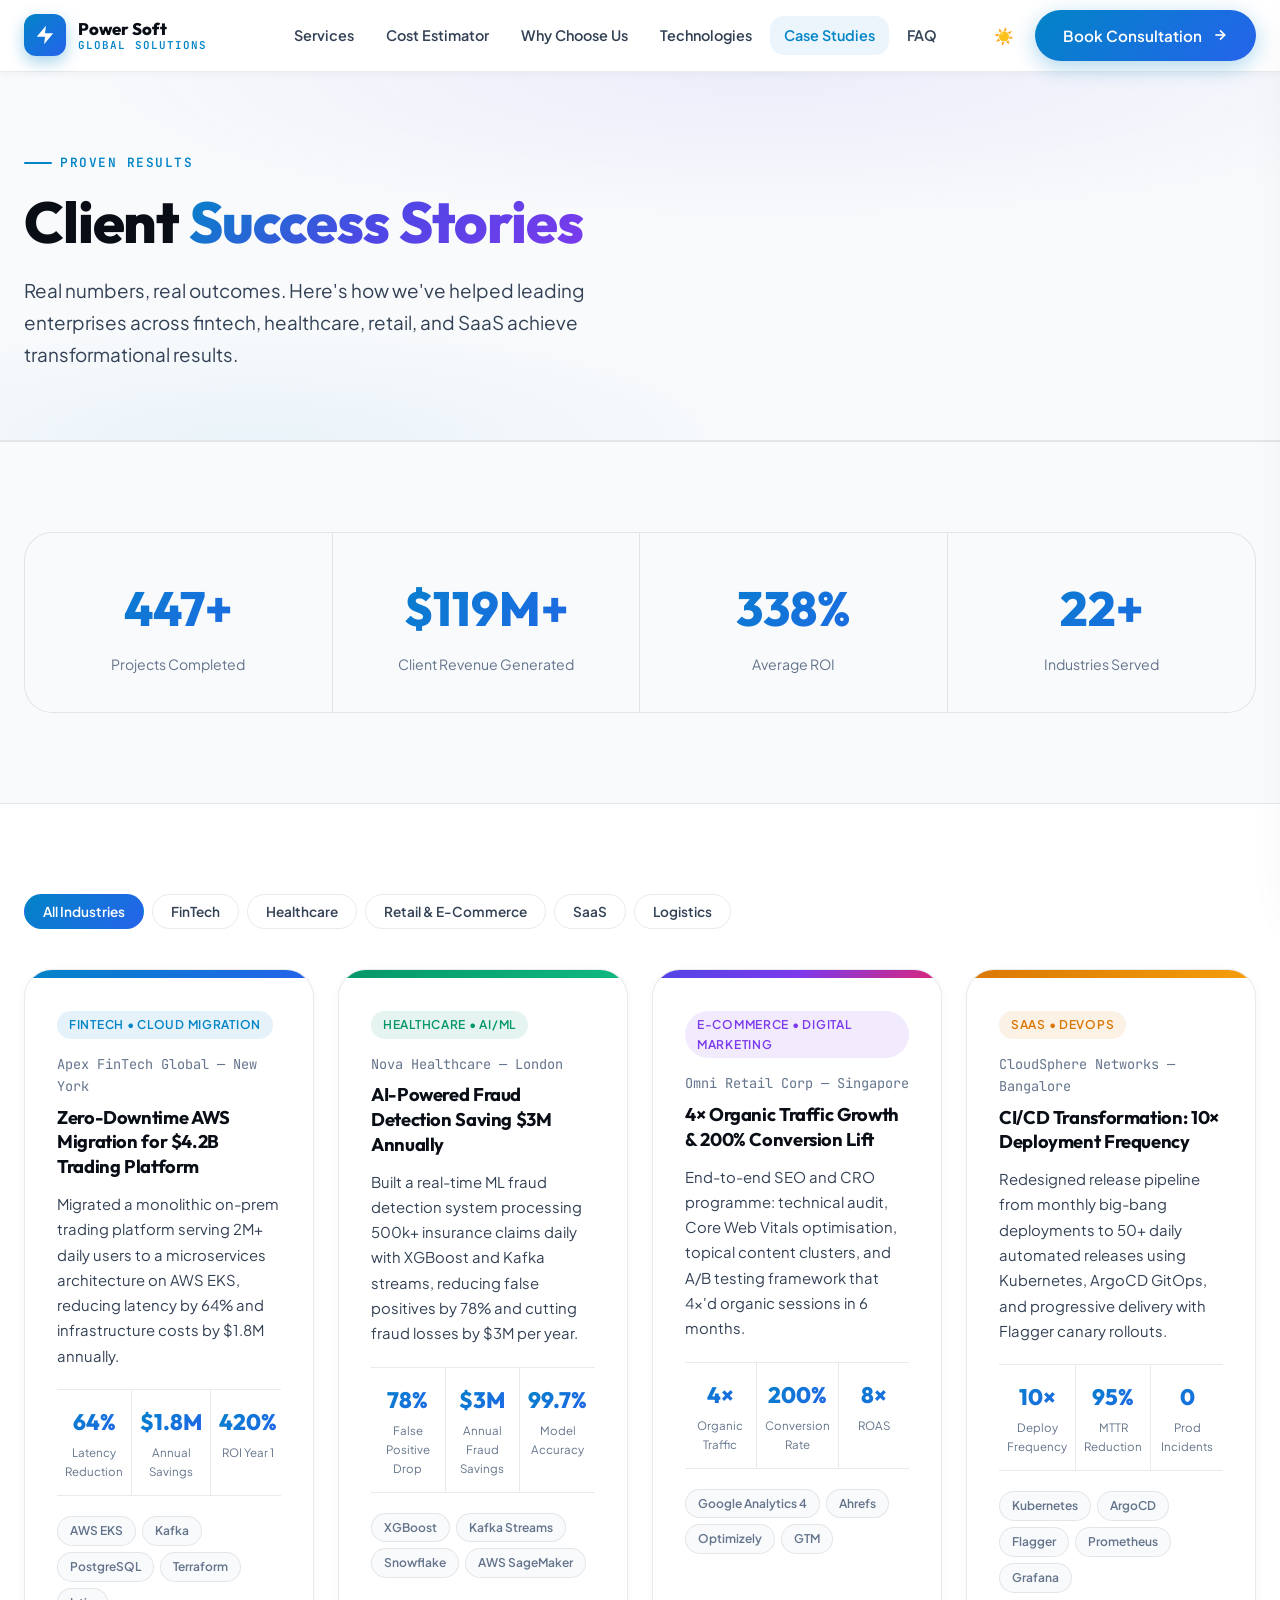
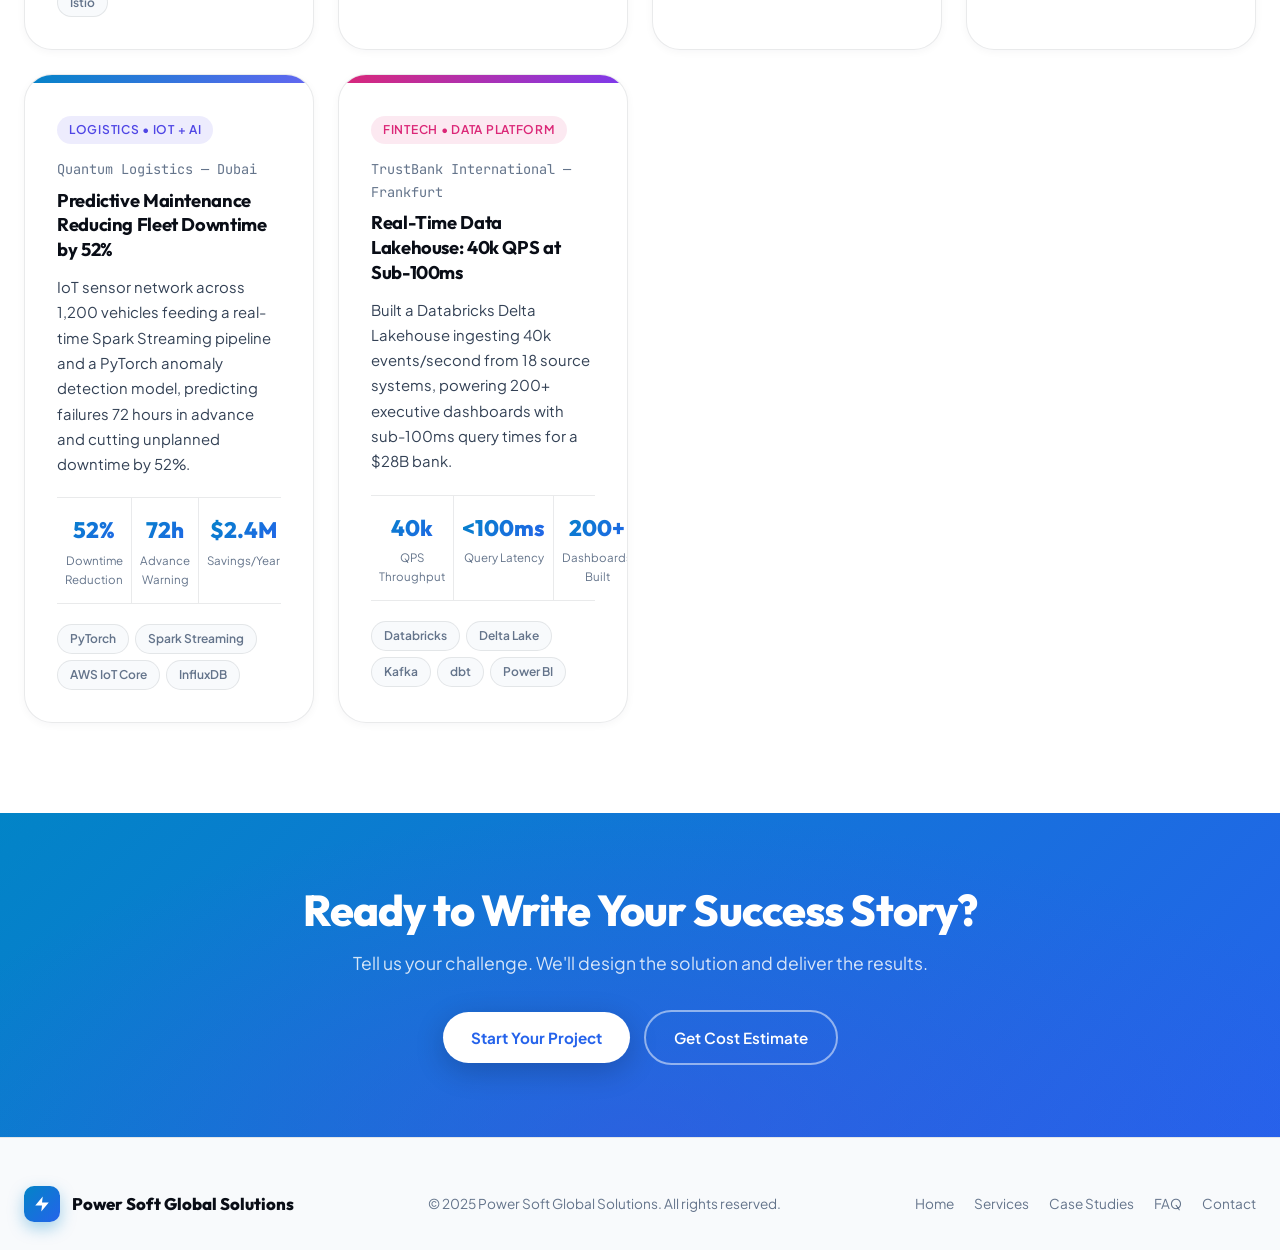
==== case-studies.html @ 45d439d8 "feat: Netlify Forms integration for consultation contact form" ====
<!DOCTYPE html>
<html lang="en" data-theme="light">
<head>
  <meta charset="UTF-8">
  <meta name="viewport" content="width=device-width, initial-scale=1.0">
  <title>Case Studies | Power Soft Global Solutions</title>
  <meta name="description" content="Real-world enterprise case studies: how Power Soft delivered measurable ROI for clients in fintech, healthcare, retail, logistics, and SaaS.">
  <link rel="icon" type="image/svg+xml" href="data:image/svg+xml,<svg xmlns='http://www.w3.org/2000/svg' viewBox='0 0 24 24' fill='%2300f2fe'><path d='M13 2L3 14h9l-1 8 10-12h-9l1-8z'/></svg>">
  <link rel="stylesheet" href="css/pages.css">
  <style>
    .case-card { background:var(--bg-card); border:1px solid var(--border-light); border-radius:var(--radius-xl); overflow:hidden; box-shadow:var(--shadow-sm); transition:transform var(--transition-normal),box-shadow var(--transition-normal); }
    .case-card:hover { transform:translateY(-5px); box-shadow:var(--shadow-lg); }
    .case-card-banner { height:8px; }
    .case-card-body { padding:32px; }
    .case-tag { display:inline-flex; align-items:center; gap:6px; padding:4px 12px; border-radius:var(--radius-full); font-size:0.75rem; font-weight:600; text-transform:uppercase; letter-spacing:0.06em; margin-bottom:14px; }
    .case-company { font-size:0.85rem; color:var(--text-dim); margin-bottom:8px; font-family:var(--font-mono); }
    .case-title { font-size:1.15rem; font-weight:700; margin-bottom:12px; line-height:1.35; }
    .case-desc { font-size:0.93rem; color:var(--text-muted); line-height:1.7; margin-bottom:20px; }
    .case-metrics { display:flex; gap:0; border-top:1px solid var(--border-light); border-bottom:1px solid var(--border-light); margin-bottom:20px; }
    .case-metric { flex:1; text-align:center; padding:14px 8px; border-right:1px solid var(--border-light); }
    .case-metric:last-child { border-right:none; }
    .case-metric-val { font-family:var(--font-heading); font-size:1.4rem; font-weight:800; background:var(--gradient-primary); -webkit-background-clip:text; -webkit-text-fill-color:transparent; background-clip:text; display:block; }
    .case-metric-label { font-size:0.72rem; color:var(--text-dim); display:block; margin-top:2px; }
    .case-tech-pills { display:flex; flex-wrap:wrap; gap:6px; }
    .case-tech-pill { padding:4px 12px; border-radius:var(--radius-full); font-size:0.75rem; font-weight:600; background:var(--bg-secondary); border:1px solid var(--border-light); color:var(--text-dim); }
    .filter-tabs { display:flex; gap:8px; flex-wrap:wrap; margin-bottom:40px; }
    .filter-tab { padding:8px 18px; border-radius:var(--radius-full); border:1.5px solid var(--border-light); background:transparent; color:var(--text-muted); font-weight:600; font-size:0.85rem; cursor:pointer; transition:all var(--transition-fast); }
    .filter-tab.active,.filter-tab:hover { background:var(--gradient-primary); color:#fff; border-color:transparent; }
  </style>
</head>
<body>
  <div id="scroll-progress" aria-hidden="true"></div>

  <header class="main-header" id="mainHeader">
    <div class="container nav-container">
      <a href="index.html" class="brand-logo">
        <div class="logo-symbol"><svg xmlns="http://www.w3.org/2000/svg" width="22" height="22" viewBox="0 0 24 24" fill="currentColor"><path d="M13 2L3 14h9l-1 8 10-12h-9l1-8z"/></svg></div>
        <div class="logo-text-group"><span class="logo-title">Power Soft</span><span class="logo-subtitle">Global Solutions</span></div>
      </a>
      <nav class="nav-links" id="desktopNav">
        <a href="services.html" class="nav-link">Services</a>
        <a href="cost-estimator.html" class="nav-link">Cost Estimator</a>
        <a href="why-choose-us.html" class="nav-link">Why Choose Us</a>
        <a href="technologies.html" class="nav-link">Technologies</a>
        <a href="case-studies.html" class="nav-link">Case Studies</a>
        <a href="faq.html" class="nav-link">FAQ</a>
      </nav>
      <div class="nav-actions">
        <button class="btn-icon theme-toggle-btn" aria-label="Toggle Theme"><span class="theme-icon-slot"></span></button>
        <a href="index.html#contact" class="btn btn-primary"><span>Book Consultation</span><svg xmlns="http://www.w3.org/2000/svg" width="16" height="16" viewBox="0 0 24 24" fill="none" stroke="currentColor" stroke-width="2.5"><line x1="5" y1="12" x2="19" y2="12"/><polyline points="12 5 19 12 12 19"/></svg></a>
        <button class="mobile-toggle" id="mobileNavToggle" aria-label="Open Mobile Menu"><svg xmlns="http://www.w3.org/2000/svg" width="28" height="28" viewBox="0 0 24 24" fill="none" stroke="currentColor" stroke-width="2"><line x1="3" y1="12" x2="21" y2="12"/><line x1="3" y1="6" x2="21" y2="6"/><line x1="3" y1="18" x2="21" y2="18"/></svg></button>
      </div>
    </div>
  </header>

  <div class="drawer-overlay" id="drawerOverlay"></div>
  <aside class="mobile-drawer" id="mobileDrawer">
    <div class="drawer-header">
      <div class="brand-logo"><div class="logo-symbol" style="width:36px;height:36px;"><svg xmlns="http://www.w3.org/2000/svg" width="18" height="18" viewBox="0 0 24 24" fill="currentColor"><path d="M13 2L3 14h9l-1 8 10-12h-9l1-8z"/></svg></div><div class="logo-text-group"><span class="logo-title" style="font-size:1rem;">Power Soft</span><span class="logo-subtitle">Global Solutions</span></div></div>
      <button class="btn-icon" id="drawerCloseBtn"><svg xmlns="http://www.w3.org/2000/svg" width="20" height="20" viewBox="0 0 24 24" fill="none" stroke="currentColor" stroke-width="2"><line x1="18" y1="6" x2="6" y2="18"/><line x1="6" y1="6" x2="18" y2="18"/></svg></button>
    </div>
    <nav class="mobile-nav-links">
      <a href="services.html" class="mobile-nav-link">Services</a>
      <a href="cost-estimator.html" class="mobile-nav-link">Cost Estimator</a>
      <a href="why-choose-us.html" class="mobile-nav-link">Why Choose Us</a>
      <a href="technologies.html" class="mobile-nav-link">Technologies</a>
      <a href="case-studies.html" class="mobile-nav-link">Case Studies</a>
      <a href="faq.html" class="mobile-nav-link">FAQ</a>
    </nav>
    <div style="margin-top:auto;padding-top:20px;border-top:1px solid var(--border-light);display:flex;flex-direction:column;gap:12px;">
      <a href="index.html#contact" class="btn btn-primary" style="width:100%;justify-content:center;">Book Consultation</a>
      <button class="btn btn-secondary theme-toggle-btn" style="width:100%;justify-content:center;"><span class="theme-icon-slot"></span><span style="margin-left:8px;">Switch Theme</span></button>
    </div>
  </aside>

  <main>
    <section class="page-hero">
      <div class="container">
        <div class="page-hero-inner">
          <p class="page-hero-eyebrow">Proven Results</p>
          <h1>Client <span class="text-gradient">Success Stories</span></h1>
          <p class="lead">Real numbers, real outcomes. Here's how we've helped leading enterprises across fintech, healthcare, retail, and SaaS achieve transformational results.</p>
        </div>
      </div>
    </section>

    <!-- Stats -->
    <section class="section-spacing section-alt">
      <div class="container">
        <div class="stats-strip">
          <div class="stats-row">
            <div class="stat-box"><span class="stat-number" data-target="450" data-suffix="+">450+</span><span class="stat-label">Projects Completed</span></div>
            <div class="stat-box"><span class="stat-number" data-prefix="$" data-target="120" data-suffix="M+">$120M+</span><span class="stat-label">Client Revenue Generated</span></div>
            <div class="stat-box"><span class="stat-number" data-target="340" data-suffix="%">340%</span><span class="stat-label">Average ROI</span></div>
            <div class="stat-box"><span class="stat-number" data-target="22" data-suffix="+">22+</span><span class="stat-label">Industries Served</span></div>
          </div>
        </div>
      </div>
    </section>

    <!-- Case Studies Grid -->
    <section class="section-spacing">
      <div class="container">
        <div class="filter-tabs" role="tablist">
          <button class="filter-tab active" data-filter="all">All Industries</button>
          <button class="filter-tab" data-filter="fintech">FinTech</button>
          <button class="filter-tab" data-filter="healthcare">Healthcare</button>
          <button class="filter-tab" data-filter="retail">Retail &amp; E-Commerce</button>
          <button class="filter-tab" data-filter="saas">SaaS</button>
          <button class="filter-tab" data-filter="logistics">Logistics</button>
        </div>

        <div class="grid-3" id="casesGrid">

          <!-- Case 1 -->
          <div class="case-card fade-up delay-1" data-industry="fintech">
            <div class="case-card-banner" style="background:var(--gradient-primary);"></div>
            <div class="case-card-body">
              <span class="case-tag" style="background:rgba(2,132,199,0.1);color:var(--accent-cyan);">FinTech • Cloud Migration</span>
              <div class="case-company">Apex FinTech Global — New York</div>
              <h3 class="case-title">Zero-Downtime AWS Migration for $4.2B Trading Platform</h3>
              <p class="case-desc">Migrated a monolithic on-prem trading platform serving 2M+ daily users to a microservices architecture on AWS EKS, reducing latency by 64% and infrastructure costs by $1.8M annually.</p>
              <div class="case-metrics">
                <div class="case-metric"><span class="case-metric-val">64%</span><span class="case-metric-label">Latency Reduction</span></div>
                <div class="case-metric"><span class="case-metric-val">$1.8M</span><span class="case-metric-label">Annual Savings</span></div>
                <div class="case-metric"><span class="case-metric-val">420%</span><span class="case-metric-label">ROI Year 1</span></div>
              </div>
              <div class="case-tech-pills"><span class="case-tech-pill">AWS EKS</span><span class="case-tech-pill">Kafka</span><span class="case-tech-pill">PostgreSQL</span><span class="case-tech-pill">Terraform</span><span class="case-tech-pill">Istio</span></div>
            </div>
          </div>

          <!-- Case 2 -->
          <div class="case-card fade-up delay-2" data-industry="healthcare">
            <div class="case-card-banner" style="background:linear-gradient(135deg,#059669,#10b981);"></div>
            <div class="case-card-body">
              <span class="case-tag" style="background:rgba(5,150,105,0.1);color:var(--accent-emerald);">Healthcare • AI/ML</span>
              <div class="case-company">Nova Healthcare — London</div>
              <h3 class="case-title">AI-Powered Fraud Detection Saving $3M Annually</h3>
              <p class="case-desc">Built a real-time ML fraud detection system processing 500k+ insurance claims daily with XGBoost and Kafka streams, reducing false positives by 78% and cutting fraud losses by $3M per year.</p>
              <div class="case-metrics">
                <div class="case-metric"><span class="case-metric-val">78%</span><span class="case-metric-label">False Positive Drop</span></div>
                <div class="case-metric"><span class="case-metric-val">$3M</span><span class="case-metric-label">Annual Fraud Savings</span></div>
                <div class="case-metric"><span class="case-metric-val">99.7%</span><span class="case-metric-label">Model Accuracy</span></div>
              </div>
              <div class="case-tech-pills"><span class="case-tech-pill">XGBoost</span><span class="case-tech-pill">Kafka Streams</span><span class="case-tech-pill">Snowflake</span><span class="case-tech-pill">AWS SageMaker</span></div>
            </div>
          </div>

          <!-- Case 3 -->
          <div class="case-card fade-up delay-3" data-industry="retail">
            <div class="case-card-banner" style="background:var(--gradient-accent);"></div>
            <div class="case-card-body">
              <span class="case-tag" style="background:rgba(124,58,237,0.1);color:var(--accent-purple);">E-Commerce • Digital Marketing</span>
              <div class="case-company">Omni Retail Corp — Singapore</div>
              <h3 class="case-title">4× Organic Traffic Growth &amp; 200% Conversion Lift</h3>
              <p class="case-desc">End-to-end SEO and CRO programme: technical audit, Core Web Vitals optimisation, topical content clusters, and A/B testing framework that 4x'd organic sessions in 6 months.</p>
              <div class="case-metrics">
                <div class="case-metric"><span class="case-metric-val">4×</span><span class="case-metric-label">Organic Traffic</span></div>
                <div class="case-metric"><span class="case-metric-val">200%</span><span class="case-metric-label">Conversion Rate</span></div>
                <div class="case-metric"><span class="case-metric-val">8×</span><span class="case-metric-label">ROAS</span></div>
              </div>
              <div class="case-tech-pills"><span class="case-tech-pill">Google Analytics 4</span><span class="case-tech-pill">Ahrefs</span><span class="case-tech-pill">Optimizely</span><span class="case-tech-pill">GTM</span></div>
            </div>
          </div>

          <!-- Case 4 -->
          <div class="case-card fade-up delay-1" data-industry="saas">
            <div class="case-card-banner" style="background:linear-gradient(135deg,#d97706,#f59e0b);"></div>
            <div class="case-card-body">
              <span class="case-tag" style="background:rgba(217,119,6,0.1);color:var(--accent-amber);">SaaS • DevOps</span>
              <div class="case-company">CloudSphere Networks — Bangalore</div>
              <h3 class="case-title">CI/CD Transformation: 10× Deployment Frequency</h3>
              <p class="case-desc">Redesigned release pipeline from monthly big-bang deployments to 50+ daily automated releases using Kubernetes, ArgoCD GitOps, and progressive delivery with Flagger canary rollouts.</p>
              <div class="case-metrics">
                <div class="case-metric"><span class="case-metric-val">10×</span><span class="case-metric-label">Deploy Frequency</span></div>
                <div class="case-metric"><span class="case-metric-val">95%</span><span class="case-metric-label">MTTR Reduction</span></div>
                <div class="case-metric"><span class="case-metric-val">0</span><span class="case-metric-label">Prod Incidents</span></div>
              </div>
              <div class="case-tech-pills"><span class="case-tech-pill">Kubernetes</span><span class="case-tech-pill">ArgoCD</span><span class="case-tech-pill">Flagger</span><span class="case-tech-pill">Prometheus</span><span class="case-tech-pill">Grafana</span></div>
            </div>
          </div>

          <!-- Case 5 -->
          <div class="case-card fade-up delay-2" data-industry="logistics">
            <div class="case-card-banner" style="background:linear-gradient(135deg,#0284c7,#6366f1);"></div>
            <div class="case-card-body">
              <span class="case-tag" style="background:rgba(79,70,229,0.1);color:var(--accent-indigo);">Logistics • IoT + AI</span>
              <div class="case-company">Quantum Logistics — Dubai</div>
              <h3 class="case-title">Predictive Maintenance Reducing Fleet Downtime by 52%</h3>
              <p class="case-desc">IoT sensor network across 1,200 vehicles feeding a real-time Spark Streaming pipeline and a PyTorch anomaly detection model, predicting failures 72 hours in advance and cutting unplanned downtime by 52%.</p>
              <div class="case-metrics">
                <div class="case-metric"><span class="case-metric-val">52%</span><span class="case-metric-label">Downtime Reduction</span></div>
                <div class="case-metric"><span class="case-metric-val">72h</span><span class="case-metric-label">Advance Warning</span></div>
                <div class="case-metric"><span class="case-metric-val">$2.4M</span><span class="case-metric-label">Savings/Year</span></div>
              </div>
              <div class="case-tech-pills"><span class="case-tech-pill">PyTorch</span><span class="case-tech-pill">Spark Streaming</span><span class="case-tech-pill">AWS IoT Core</span><span class="case-tech-pill">InfluxDB</span></div>
            </div>
          </div>

          <!-- Case 6 -->
          <div class="case-card fade-up delay-3" data-industry="fintech">
            <div class="case-card-banner" style="background:linear-gradient(135deg,#db2777,#7c3aed);"></div>
            <div class="case-card-body">
              <span class="case-tag" style="background:rgba(219,39,119,0.1);color:var(--accent-pink);">FinTech • Data Platform</span>
              <div class="case-company">TrustBank International — Frankfurt</div>
              <h3 class="case-title">Real-Time Data Lakehouse: 40k QPS at Sub-100ms</h3>
              <p class="case-desc">Built a Databricks Delta Lakehouse ingesting 40k events/second from 18 source systems, powering 200+ executive dashboards with sub-100ms query times for a $28B bank.</p>
              <div class="case-metrics">
                <div class="case-metric"><span class="case-metric-val">40k</span><span class="case-metric-label">QPS Throughput</span></div>
                <div class="case-metric"><span class="case-metric-val">&lt;100ms</span><span class="case-metric-label">Query Latency</span></div>
                <div class="case-metric"><span class="case-metric-val">200+</span><span class="case-metric-label">Dashboards Built</span></div>
              </div>
              <div class="case-tech-pills"><span class="case-tech-pill">Databricks</span><span class="case-tech-pill">Delta Lake</span><span class="case-tech-pill">Kafka</span><span class="case-tech-pill">dbt</span><span class="case-tech-pill">Power BI</span></div>
            </div>
          </div>

        </div>
      </div>
    </section>

    <section class="cta-strip">
      <div class="container" style="position:relative;z-index:1;">
        <h2>Ready to Write Your Success Story?</h2>
        <p>Tell us your challenge. We'll design the solution and deliver the results.</p>
        <div class="cta-actions">
          <a href="index.html#contact" class="btn btn-white">Start Your Project</a>
          <a href="cost-estimator.html" class="btn btn-outline-white">Get Cost Estimate</a>
        </div>
      </div>
    </section>
  </main>

  <footer class="page-footer">
    <div class="container">
      <div class="footer-inner">
        <div class="footer-brand"><div class="logo-symbol" style="width:36px;height:36px;border-radius:10px;"><svg xmlns="http://www.w3.org/2000/svg" width="18" height="18" viewBox="0 0 24 24" fill="currentColor"><path d="M13 2L3 14h9l-1 8 10-12h-9l1-8z"/></svg></div><span class="logo-title">Power Soft Global Solutions</span></div>
        <p class="footer-copy">© 2025 Power Soft Global Solutions. All rights reserved.</p>
        <nav class="footer-links"><a href="index.html">Home</a><a href="services.html">Services</a><a href="case-studies.html">Case Studies</a><a href="faq.html">FAQ</a><a href="index.html#contact">Contact</a></nav>
      </div>
    </div>
  </footer>

  <script>
    // Case study filter
    document.querySelectorAll('.filter-tab').forEach(tab => {
      tab.addEventListener('click', () => {
        document.querySelectorAll('.filter-tab').forEach(t => t.classList.remove('active'));
        tab.classList.add('active');
        const filter = tab.dataset.filter;
        document.querySelectorAll('#casesGrid .case-card').forEach(card => {
          if (filter === 'all' || card.dataset.industry === filter) {
            card.style.display = '';
          } else {
            card.style.display = 'none';
          }
        });
      });
    });
  </script>
  <script src="js/pages.js"></script>
</body>
</html>
---- css/pages.css ----
/* ==========================================================================
   Power Soft Global Solutions – Inner Pages Shared Stylesheet
   ========================================================================== */

@import url('https://fonts.googleapis.com/css2?family=Outfit:wght@300;400;500;600;700;800;900&family=Plus+Jakarta+Sans:ital,wght@0,300;0,400;0,500;0,600;0,700;0,800;1,400;1,600&family=JetBrains+Mono:wght@400;500;600&display=swap');

/* --- Root Tokens (mirrors main style.css) --- */
:root {
  --font-primary: 'Plus Jakarta Sans', -apple-system, BlinkMacSystemFont, 'Segoe UI', Roboto, sans-serif;
  --font-heading: 'Outfit', sans-serif;
  --font-mono: 'JetBrains Mono', monospace;
  --bg-main: #ffffff;
  --bg-secondary: #f8fafc;
  --bg-card: #ffffff;
  --bg-glass: rgba(255, 255, 255, 0.88);
  --accent-cyan: #0284c7;
  --accent-blue: #2563eb;
  --accent-indigo: #4f46e5;
  --accent-purple: #7c3aed;
  --accent-emerald: #059669;
  --accent-amber: #d97706;
  --accent-pink: #db2777;
  --gradient-primary: linear-gradient(135deg, #0284c7 0%, #2563eb 100%);
  --gradient-accent: linear-gradient(135deg, #4f46e5 0%, #7c3aed 50%, #db2777 100%);
  --gradient-text-accent: linear-gradient(135deg, #0284c7 0%, #4f46e5 50%, #7c3aed 100%);
  --text-main: #090d16;
  --text-muted: #334155;
  --text-dim: #64748b;
  --text-inverse: #ffffff;
  --border-light: rgba(15, 23, 42, 0.09);
  --shadow-sm: 0 2px 8px rgba(15, 23, 42, 0.04);
  --shadow-md: 0 10px 30px rgba(15, 23, 42, 0.06);
  --shadow-lg: 0 20px 50px rgba(15, 23, 42, 0.08);
  --radius-sm: 8px;
  --radius-md: 14px;
  --radius-lg: 20px;
  --radius-xl: 28px;
  --radius-full: 9999px;
  --transition-fast: 0.2s cubic-bezier(0.16, 1, 0.3, 1);
  --transition-normal: 0.3s cubic-bezier(0.16, 1, 0.3, 1);
  --max-width: 1280px;
  --header-height: 72px;
}

[data-theme="dark"] {
  --bg-main: #060911;
  --bg-secondary: #0b1120;
  --bg-card: rgba(15, 23, 42, 0.75);
  --bg-glass: rgba(15, 23, 42, 0.6);
  --accent-cyan: #00f2fe;
  --accent-blue: #3b82f6;
  --accent-indigo: #6366f1;
  --accent-purple: #8b5cf6;
  --accent-emerald: #10b981;
  --accent-amber: #f59e0b;
  --gradient-primary: linear-gradient(135deg, #00f2fe 0%, #4facfe 100%);
  --gradient-accent: linear-gradient(135deg, #6366f1 0%, #a855f7 50%, #ec4899 100%);
  --gradient-text-accent: linear-gradient(135deg, #38bdf8 0%, #818cf8 50%, #c084fc 100%);
  --text-main: #f8fafc;
  --text-muted: #94a3b8;
  --text-dim: #64748b;
  --border-light: rgba(255, 255, 255, 0.08);
  --shadow-sm: 0 2px 8px rgba(0, 0, 0, 0.3);
  --shadow-md: 0 8px 24px rgba(0, 0, 0, 0.4);
  --shadow-lg: 0 16px 40px rgba(0, 0, 0, 0.5);
}

*,
*::before,
*::after {
  box-sizing: border-box;
  margin: 0;
  padding: 0;
}

html {
  scroll-behavior: smooth;
  font-size: 16px;
}

body {
  font-family: var(--font-primary);
  background: var(--bg-main);
  color: var(--text-main);
  line-height: 1.65;
  overflow-x: hidden;
  -webkit-font-smoothing: antialiased;
  transition: background var(--transition-normal), color var(--transition-normal);
}

h1,
h2,
h3,
h4,
h5,
h6 {
  font-family: var(--font-heading);
  font-weight: 700;
  line-height: 1.2;
  letter-spacing: -0.02em;
  color: var(--text-main);
}

h1 {
  font-size: clamp(2.2rem, 4.5vw, 3.6rem);
  font-weight: 800;
}

h2 {
  font-size: clamp(1.8rem, 3.5vw, 2.7rem);
  font-weight: 800;
}

h3 {
  font-size: clamp(1.2rem, 2vw, 1.6rem);
  font-weight: 700;
}

h4 {
  font-size: 1.15rem;
  font-weight: 600;
}

p {
  color: var(--text-muted);
  font-size: 1.05rem;
}

a {
  color: inherit;
  text-decoration: none;
  transition: all var(--transition-fast);
}

ul,
ol {
  list-style: none;
}

img {
  max-width: 100%;
  height: auto;
  display: block;
}

button,
input,
select,
textarea {
  font-family: inherit;
  font-size: inherit;
}

.container {
  width: 100%;
  max-width: var(--max-width);
  margin: 0 auto;
  padding: 0 24px;
}

.section-spacing {
  padding: 90px 0;
  position: relative;
}

.section-alt {
  background: var(--bg-secondary);
  border-top: 1px solid var(--border-light);
  border-bottom: 1px solid var(--border-light);
}

#scroll-progress {
  position: fixed;
  top: 0;
  left: 0;
  height: 3px;
  background: var(--gradient-primary);
  z-index: 9999;
  width: 0%;
  transition: width 0.1s ease-out;
  box-shadow: 0 0 10px var(--accent-cyan);
}

.text-gradient {
  background: var(--gradient-text-accent);
  -webkit-background-clip: text;
  -webkit-text-fill-color: transparent;
  background-clip: text;
}

.text-gradient-purple {
  background: var(--gradient-accent);
  -webkit-background-clip: text;
  -webkit-text-fill-color: transparent;
  background-clip: text;
}

.badge-tag {
  display: inline-flex;
  align-items: center;
  gap: 8px;
  padding: 6px 16px;
  border-radius: var(--radius-full);
  background: rgba(2, 132, 199, 0.08);
  border: 1px solid rgba(2, 132, 199, 0.22);
  color: var(--accent-cyan);
  font-family: var(--font-mono);
  font-size: 0.82rem;
  font-weight: 600;
  letter-spacing: 0.05em;
  text-transform: uppercase;
  margin-bottom: 18px;
}

[data-theme="dark"] .badge-tag {
  background: rgba(56, 189, 248, 0.1);
  border-color: rgba(56, 189, 248, 0.25);
}

.badge-tag svg {
  width: 14px;
  height: 14px;
}

.section-header {
  text-align: center;
  max-width: 780px;
  margin: 0 auto 55px;
}

.section-title {
  margin-bottom: 18px;
}

.section-subtitle {
  font-size: 1.1rem;
  color: var(--text-muted);
}

.btn {
  display: inline-flex;
  align-items: center;
  gap: 10px;
  padding: 13px 28px;
  border-radius: var(--radius-full);
  font-weight: 600;
  font-size: 0.95rem;
  cursor: pointer;
  border: none;
  transition: all var(--transition-fast);
  white-space: nowrap;
}

.btn-primary {
  background: var(--gradient-primary);
  color: #fff;
  box-shadow: 0 6px 22px rgba(2, 132, 199, 0.32);
}

.btn-primary:hover {
  transform: translateY(-2px);
  box-shadow: 0 12px 30px rgba(2, 132, 199, 0.45);
}

.btn-secondary {
  background: transparent;
  border: 1.5px solid var(--border-light);
  color: var(--text-main);
}

.btn-secondary:hover {
  border-color: var(--accent-cyan);
  color: var(--accent-cyan);
  background: rgba(2, 132, 199, 0.06);
}

.btn-icon {
  width: 42px;
  height: 42px;
  border-radius: 50%;
  border: none;
  background: transparent;
  cursor: pointer;
  color: var(--text-main);
  display: flex;
  align-items: center;
  justify-content: center;
  transition: all var(--transition-fast);
}

.btn-icon:hover {
  background: rgba(2, 132, 199, 0.1);
  color: var(--accent-cyan);
}

/* Navigation */
.main-header {
  position: sticky;
  top: 0;
  z-index: 1000;
  height: var(--header-height);
  background: var(--bg-glass);
  backdrop-filter: blur(20px) saturate(1.8);
  border-bottom: 1px solid var(--border-light);
  box-shadow: var(--shadow-sm);
  display: flex;
  align-items: center;
  transition: background var(--transition-normal);
}

.nav-container {
  display: flex;
  align-items: center;
  gap: 20px;
}

.brand-logo {
  display: flex;
  align-items: center;
  gap: 12px;
  flex-shrink: 0;
}

.logo-symbol {
  width: 42px;
  height: 42px;
  border-radius: 12px;
  background: var(--gradient-primary);
  display: flex;
  align-items: center;
  justify-content: center;
  color: #fff;
  box-shadow: 0 6px 16px rgba(2, 132, 199, 0.35);
}

.logo-text-group {
  display: flex;
  flex-direction: column;
  line-height: 1.2;
}

.logo-title {
  font-family: var(--font-heading);
  font-size: 1.05rem;
  font-weight: 800;
  color: var(--text-main);
}

.logo-subtitle {
  font-family: var(--font-mono);
  font-size: 0.68rem;
  font-weight: 600;
  color: var(--accent-cyan);
  letter-spacing: 0.1em;
  text-transform: uppercase;
}

.nav-links {
  display: flex;
  align-items: center;
  gap: 4px;
  margin-left: auto;
}

.nav-link {
  padding: 8px 14px;
  border-radius: var(--radius-md);
  font-size: 0.9rem;
  font-weight: 600;
  color: var(--text-muted);
  transition: all var(--transition-fast);
}

.nav-link:hover,
.nav-link.active {
  color: var(--accent-cyan);
  background: rgba(2, 132, 199, 0.08);
}

[data-theme="dark"] .nav-link:hover,
[data-theme="dark"] .nav-link.active {
  background: rgba(56, 189, 248, 0.1);
}

.nav-actions {
  display: flex;
  align-items: center;
  gap: 10px;
  margin-left: 12px;
}

.mobile-toggle {
  display: none;
  border: none;
  background: transparent;
  cursor: pointer;
  color: var(--text-main);
}

.drawer-overlay {
  display: none;
  position: fixed;
  inset: 0;
  background: rgba(0, 0, 0, 0.5);
  z-index: 1100;
  backdrop-filter: blur(4px);
}

.drawer-overlay.open {
  display: block;
}

.mobile-drawer {
  position: fixed;
  top: 0;
  right: -320px;
  width: 300px;
  height: 100vh;
  background: var(--bg-main);
  border-left: 1px solid var(--border-light);
  z-index: 1200;
  transition: right 0.35s cubic-bezier(0.16, 1, 0.3, 1);
  display: flex;
  flex-direction: column;
  padding: 24px;
  box-shadow: var(--shadow-lg);
}

.mobile-drawer.open {
  right: 0;
}

.drawer-header {
  display: flex;
  align-items: center;
  justify-content: space-between;
  margin-bottom: 32px;
}

.mobile-nav-links {
  display: flex;
  flex-direction: column;
  gap: 4px;
}

.mobile-nav-link {
  padding: 12px 16px;
  border-radius: var(--radius-md);
  font-weight: 600;
  font-size: 0.95rem;
  color: var(--text-muted);
  transition: all var(--transition-fast);
}

.mobile-nav-link:hover,
.mobile-nav-link.active {
  color: var(--accent-cyan);
  background: rgba(2, 132, 199, 0.08);
}

/* Page Hero */
.page-hero {
  background: var(--bg-secondary);
  border-bottom: 1px solid var(--border-light);
  padding: 80px 0 70px;
  position: relative;
  overflow: hidden;
}

.page-hero::before {
  content: '';
  position: absolute;
  inset: 0;
  background: radial-gradient(ellipse 80% 60% at 60% 0%, rgba(79, 70, 229, 0.07) 0%, transparent 70%), radial-gradient(ellipse 60% 50% at 20% 100%, rgba(2, 132, 199, 0.06) 0%, transparent 65%);
  pointer-events: none;
}

.page-hero-inner {
  position: relative;
  z-index: 1;
  max-width: 780px;
}

.page-hero-eyebrow {
  font-family: var(--font-mono);
  font-size: 0.8rem;
  font-weight: 600;
  letter-spacing: 0.12em;
  text-transform: uppercase;
  color: var(--accent-cyan);
  margin-bottom: 14px;
  display: flex;
  align-items: center;
  gap: 8px;
}

.page-hero-eyebrow::before {
  content: '';
  width: 28px;
  height: 2px;
  background: var(--accent-cyan);
  border-radius: 2px;
  display: inline-block;
}

.page-hero h1 {
  margin-bottom: 18px;
}

.page-hero .lead {
  font-size: 1.18rem;
  color: var(--text-muted);
  max-width: 640px;
  line-height: 1.7;
}

/* Cards */
.card {
  background: var(--bg-card);
  border-radius: var(--radius-lg);
  border: 1px solid var(--border-light);
  padding: 32px;
  box-shadow: var(--shadow-sm);
  transition: transform var(--transition-normal), box-shadow var(--transition-normal), border-color var(--transition-normal);
}

.card:hover {
  transform: translateY(-4px);
  box-shadow: var(--shadow-lg);
  border-color: rgba(2, 132, 199, 0.18);
}

.card-icon {
  width: 52px;
  height: 52px;
  border-radius: var(--radius-md);
  background: var(--gradient-primary);
  display: flex;
  align-items: center;
  justify-content: center;
  color: #fff;
  margin-bottom: 20px;
  box-shadow: 0 6px 16px rgba(2, 132, 199, 0.28);
}

.card-icon.purple {
  background: var(--gradient-accent);
  box-shadow: 0 6px 16px rgba(124, 58, 237, 0.28);
}

.card-icon.emerald {
  background: linear-gradient(135deg, #059669, #10b981);
  box-shadow: 0 6px 16px rgba(5, 150, 105, 0.25);
}

.card-icon.amber {
  background: linear-gradient(135deg, #d97706, #f59e0b);
  box-shadow: 0 6px 16px rgba(217, 119, 6, 0.25);
}

.card h3 {
  margin-bottom: 10px;
  font-size: 1.2rem;
}

.card p {
  font-size: 0.97rem;
}

.feature-list {
  display: flex;
  flex-direction: column;
  gap: 10px;
  margin-top: 16px;
}

.feature-item {
  display: flex;
  align-items: flex-start;
  gap: 10px;
  font-size: 0.93rem;
  color: var(--text-muted);
}

.feature-item svg {
  width: 16px;
  height: 16px;
  flex-shrink: 0;
  margin-top: 2px;
  color: var(--accent-emerald);
}

.grid-2 {
  display: grid;
  grid-template-columns: repeat(auto-fit, minmax(300px, 1fr));
  gap: 24px;
}

.grid-3 {
  display: grid;
  grid-template-columns: repeat(auto-fit, minmax(270px, 1fr));
  gap: 24px;
}

.grid-4 {
  display: grid;
  grid-template-columns: repeat(auto-fit, minmax(220px, 1fr));
  gap: 20px;
}

/* Stats */
.stats-strip {
  background: var(--bg-secondary);
  border: 1px solid var(--border-light);
  border-radius: var(--radius-xl);
  overflow: hidden;
}

.stats-row {
  display: grid;
  grid-template-columns: repeat(auto-fit, minmax(160px, 1fr));
  gap: 0;
}

.stat-box {
  text-align: center;
  padding: 36px 20px;
  border-right: 1px solid var(--border-light);
}

.stat-box:last-child {
  border-right: none;
}

.stat-number {
  font-family: var(--font-heading);
  font-size: clamp(2rem, 4vw, 3rem);
  font-weight: 800;
  background: var(--gradient-primary);
  -webkit-background-clip: text;
  -webkit-text-fill-color: transparent;
  background-clip: text;
  display: block;
}

.stat-label {
  font-size: 0.88rem;
  color: var(--text-dim);
  margin-top: 4px;
  display: block;
}

/* Process */
.process-steps {
  display: grid;
  grid-template-columns: repeat(auto-fit, minmax(200px, 1fr));
  gap: 0;
  position: relative;
}

.process-steps::before {
  content: '';
  position: absolute;
  top: 30px;
  left: 10%;
  right: 10%;
  height: 2px;
  background: var(--border-light);
  z-index: 0;
}

.step {
  position: relative;
  z-index: 1;
  text-align: center;
  padding: 0 16px;
}

.step-num {
  width: 60px;
  height: 60px;
  border-radius: 50%;
  background: var(--gradient-primary);
  color: #fff;
  display: flex;
  align-items: center;
  justify-content: center;
  font-weight: 800;
  font-size: 1.1rem;
  margin: 0 auto 16px;
  box-shadow: 0 8px 20px rgba(2, 132, 199, 0.3);
}

.step h4 {
  margin-bottom: 8px;
  font-size: 1rem;
}

.step p {
  font-size: 0.88rem;
}

/* FAQ */
.faq-item {
  border-bottom: 1px solid var(--border-light);
}

.faq-question {
  width: 100%;
  background: none;
  border: none;
  padding: 22px 0;
  display: flex;
  align-items: center;
  justify-content: space-between;
  font-family: var(--font-primary);
  font-size: 1rem;
  font-weight: 600;
  color: var(--text-main);
  cursor: pointer;
  text-align: left;
  gap: 16px;
  transition: color var(--transition-fast);
}

.faq-question:hover {
  color: var(--accent-cyan);
}

.faq-question svg {
  flex-shrink: 0;
  transition: transform var(--transition-fast);
  color: var(--accent-cyan);
}

.faq-item.open .faq-question svg {
  transform: rotate(45deg);
}

.faq-answer {
  overflow: hidden;
  max-height: 0;
  transition: max-height 0.4s cubic-bezier(0.16, 1, 0.3, 1);
}

.faq-answer-inner {
  padding: 0 0 22px;
  font-size: 0.97rem;
  color: var(--text-muted);
  line-height: 1.75;
}

.faq-item.open .faq-answer {
  max-height: 400px;
}

/* Tech pills */
.tech-pill {
  display: inline-flex;
  align-items: center;
  gap: 8px;
  padding: 8px 18px;
  border-radius: var(--radius-full);
  background: var(--bg-card);
  border: 1px solid var(--border-light);
  font-size: 0.88rem;
  font-weight: 600;
  color: var(--text-muted);
  box-shadow: var(--shadow-sm);
  transition: all var(--transition-fast);
}

.tech-pill:hover {
  border-color: var(--accent-cyan);
  color: var(--accent-cyan);
  transform: translateY(-2px);
  box-shadow: 0 6px 20px rgba(2, 132, 199, 0.12);
}

.tech-pills-cloud {
  display: flex;
  flex-wrap: wrap;
  gap: 10px;
}

/* Testimonials */
.testimonial-card {
  background: var(--bg-card);
  border-radius: var(--radius-lg);
  border: 1px solid var(--border-light);
  padding: 28px 32px;
  box-shadow: var(--shadow-sm);
}

.testimonial-stars {
  color: #f59e0b;
  font-size: 1.1rem;
  margin-bottom: 14px;
}

.testimonial-text {
  font-size: 0.97rem;
  color: var(--text-muted);
  line-height: 1.75;
  font-style: italic;
  margin-bottom: 20px;
}

.testimonial-author {
  display: flex;
  align-items: center;
  gap: 12px;
}

.author-avatar {
  width: 44px;
  height: 44px;
  border-radius: 50%;
  background: var(--gradient-primary);
  display: flex;
  align-items: center;
  justify-content: center;
  color: #fff;
  font-weight: 800;
  font-size: 1rem;
  flex-shrink: 0;
}

.author-name {
  font-weight: 700;
  font-size: 0.95rem;
}

.author-role {
  font-size: 0.82rem;
  color: var(--text-dim);
}

/* CTA Strip */
.cta-strip {
  background: var(--gradient-primary);
  padding: 72px 0;
  text-align: center;
  position: relative;
  overflow: hidden;
}

.cta-strip::before {
  content: '';
  position: absolute;
  inset: 0;
  background: radial-gradient(ellipse 60% 100% at 50% 100%, rgba(79, 70, 229, 0.35), transparent);
  pointer-events: none;
}

.cta-strip h2 {
  color: #fff;
  margin-bottom: 12px;
}

.cta-strip p {
  color: rgba(255, 255, 255, 0.82);
  font-size: 1.1rem;
  margin-bottom: 32px;
}

.btn-white {
  background: #fff;
  color: var(--accent-blue);
  font-weight: 700;
  box-shadow: 0 8px 30px rgba(0, 0, 0, 0.2);
}

.btn-white:hover {
  transform: translateY(-3px);
  box-shadow: 0 16px 40px rgba(0, 0, 0, 0.3);
}

.btn-outline-white {
  background: transparent;
  border: 2px solid rgba(255, 255, 255, 0.5);
  color: #fff;
}

.btn-outline-white:hover {
  background: rgba(255, 255, 255, 0.1);
  border-color: #fff;
}

.cta-actions {
  display: flex;
  align-items: center;
  justify-content: center;
  gap: 14px;
  flex-wrap: wrap;
  position: relative;
  z-index: 1;
}

/* Footer */
.page-footer {
  background: var(--bg-secondary);
  border-top: 1px solid var(--border-light);
  padding: 48px 0 28px;
}

.footer-inner {
  display: flex;
  align-items: center;
  justify-content: space-between;
  flex-wrap: wrap;
  gap: 16px;
}

.footer-brand {
  display: flex;
  align-items: center;
  gap: 12px;
}

.footer-copy {
  font-size: 0.85rem;
  color: var(--text-dim);
}

.footer-links {
  display: flex;
  gap: 20px;
}

.footer-links a {
  font-size: 0.85rem;
  color: var(--text-dim);
  transition: color var(--transition-fast);
}

.footer-links a:hover {
  color: var(--accent-cyan);
}

.theme-icon-slot::before {
  content: '☀️';
}

[data-theme="dark"] .theme-icon-slot::before {
  content: '🌙';
}

@keyframes fadeUp {
  from {
    opacity: 0;
    transform: translateY(24px);
  }

  to {
    opacity: 1;
    transform: translateY(0);
  }
}

.fade-up {
  opacity: 0;
  animation: fadeUp 0.7s cubic-bezier(0.16, 1, 0.3, 1) forwards;
}

.delay-1 {
  animation-delay: 0.1s;
}

.delay-2 {
  animation-delay: 0.2s;
}

.delay-3 {
  animation-delay: 0.3s;
}

.delay-4 {
  animation-delay: 0.4s;
}

.delay-5 {
  animation-delay: 0.5s;
}

@media (max-width:768px) {
  .nav-links {
    display: none;
  }

  .mobile-toggle {
    display: block;
  }

  .grid-2,
  .grid-3,
  .grid-4 {
    grid-template-columns: 1fr;
  }

  .stats-row {
    grid-template-columns: repeat(2, 1fr);
  }

  .stat-box {
    border-right: none;
    border-bottom: 1px solid var(--border-light);
  }

  .process-steps {
    grid-template-columns: 1fr;
    gap: 32px;
  }

  .process-steps::before {
    display: none;
  }

  .page-hero {
    padding: 60px 0 50px;
  }

  .footer-inner {
    flex-direction: column;
    text-align: center;
  }
}
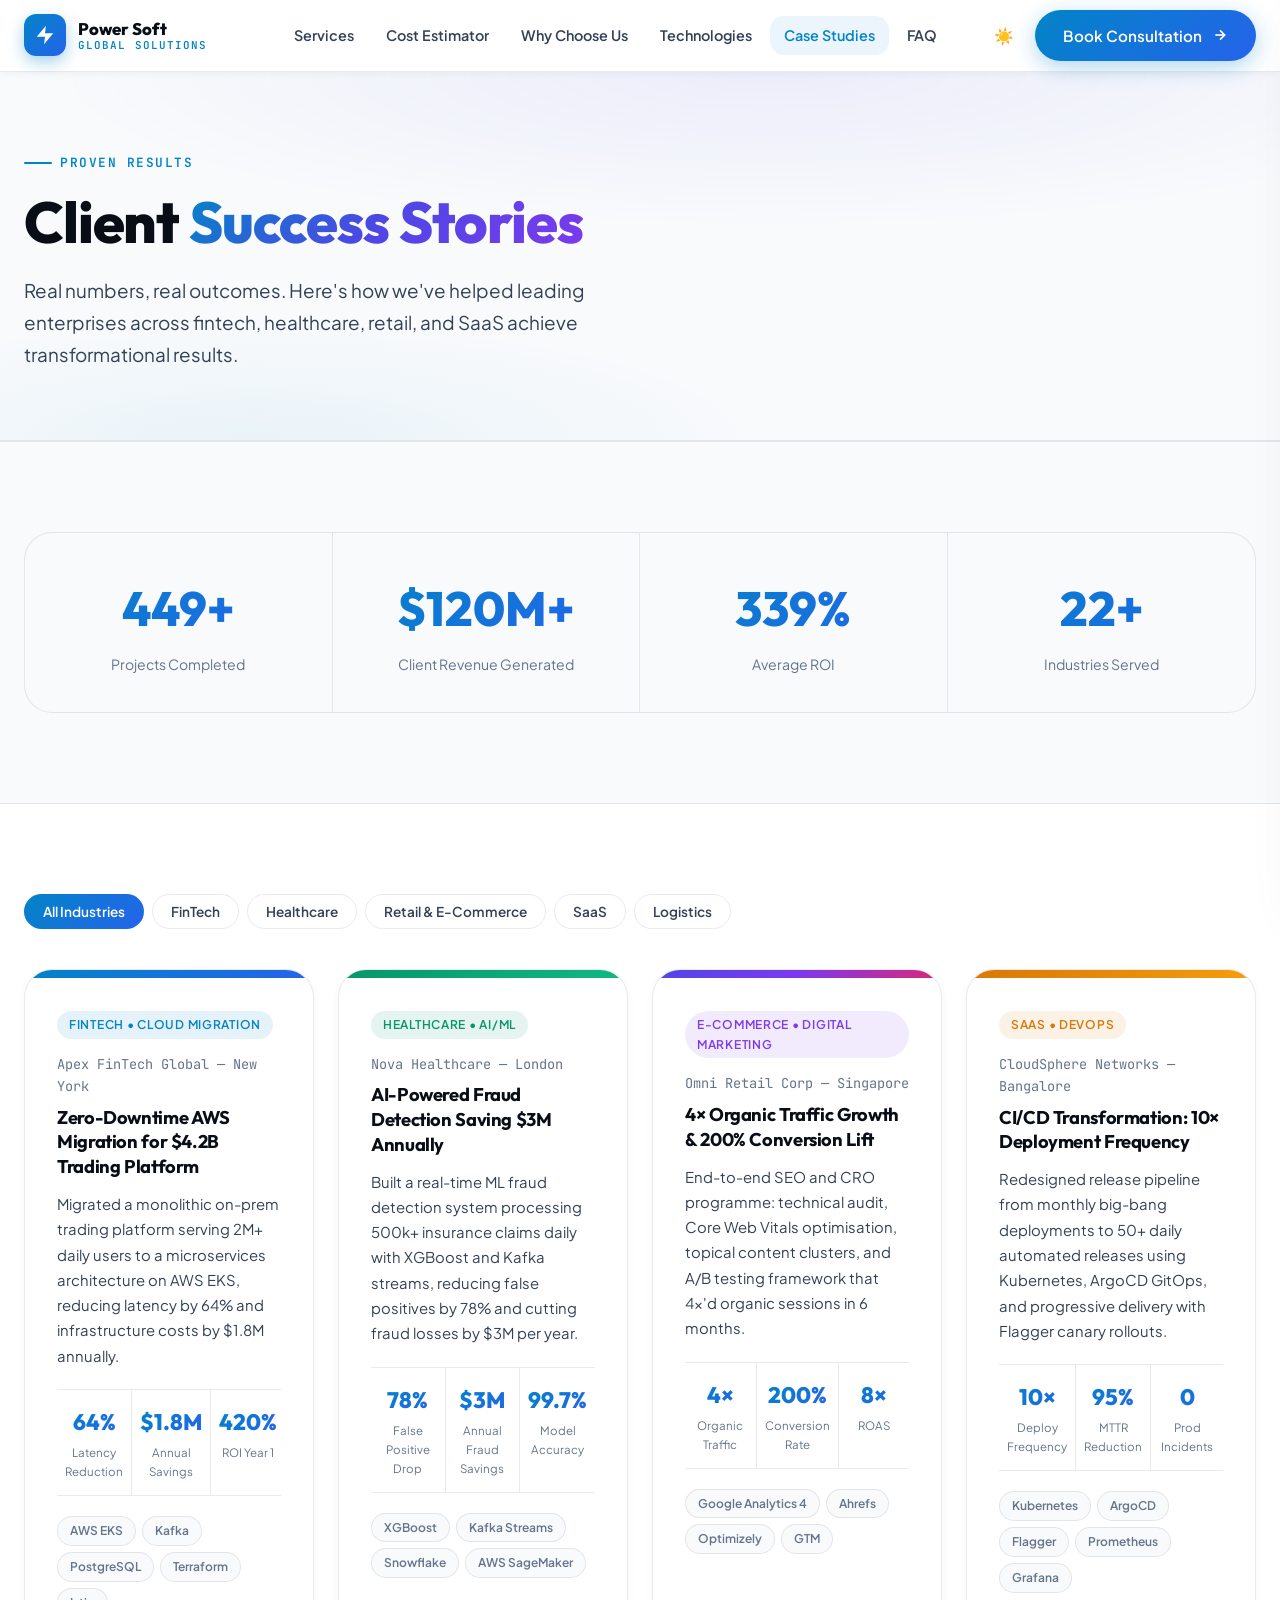
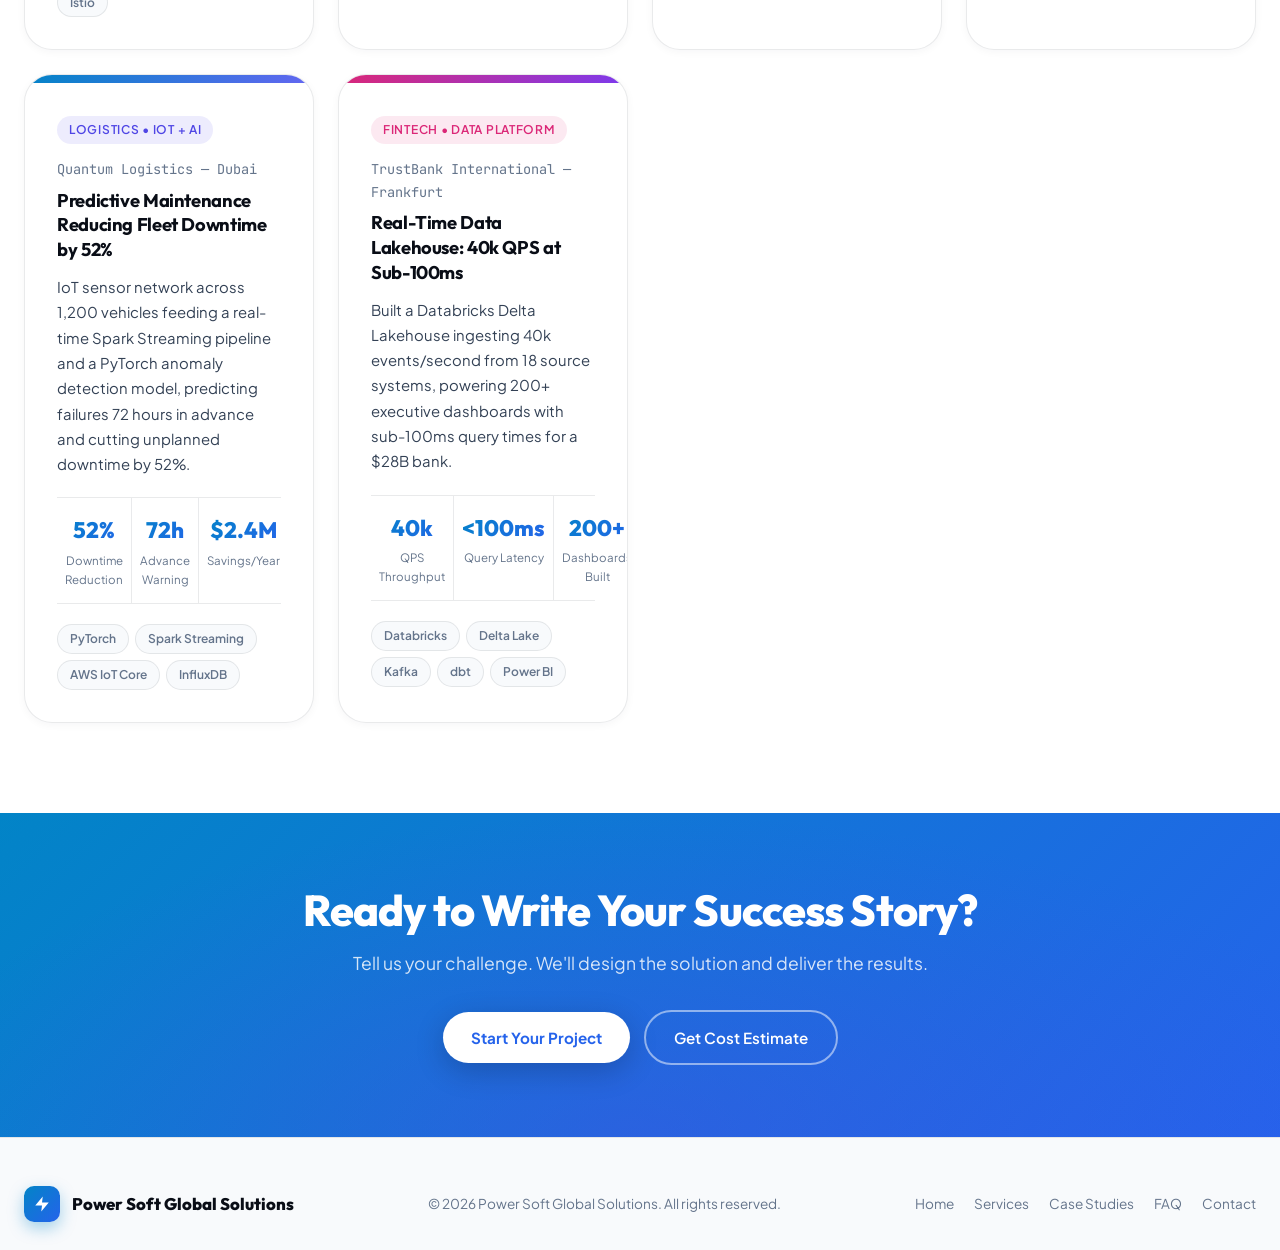
==== commit 1fad2b57: "feat: make copyright year dynamic across all pages" ====
--- a/case-studies.html
+++ b/case-studies.html
@@ -234,7 +234,7 @@
     <div class="container">
       <div class="footer-inner">
         <div class="footer-brand"><div class="logo-symbol" style="width:36px;height:36px;border-radius:10px;"><svg xmlns="http://www.w3.org/2000/svg" width="18" height="18" viewBox="0 0 24 24" fill="currentColor"><path d="M13 2L3 14h9l-1 8 10-12h-9l1-8z"/></svg></div><span class="logo-title">Power Soft Global Solutions</span></div>
-        <p class="footer-copy">© 2025 Power Soft Global Solutions. All rights reserved.</p>
+        <p class="footer-copy">&copy; <span class="copyright-year"></span> Power Soft Global Solutions. All rights reserved.</p>
         <nav class="footer-links"><a href="index.html">Home</a><a href="services.html">Services</a><a href="case-studies.html">Case Studies</a><a href="faq.html">FAQ</a><a href="index.html#contact">Contact</a></nav>
       </div>
     </div>
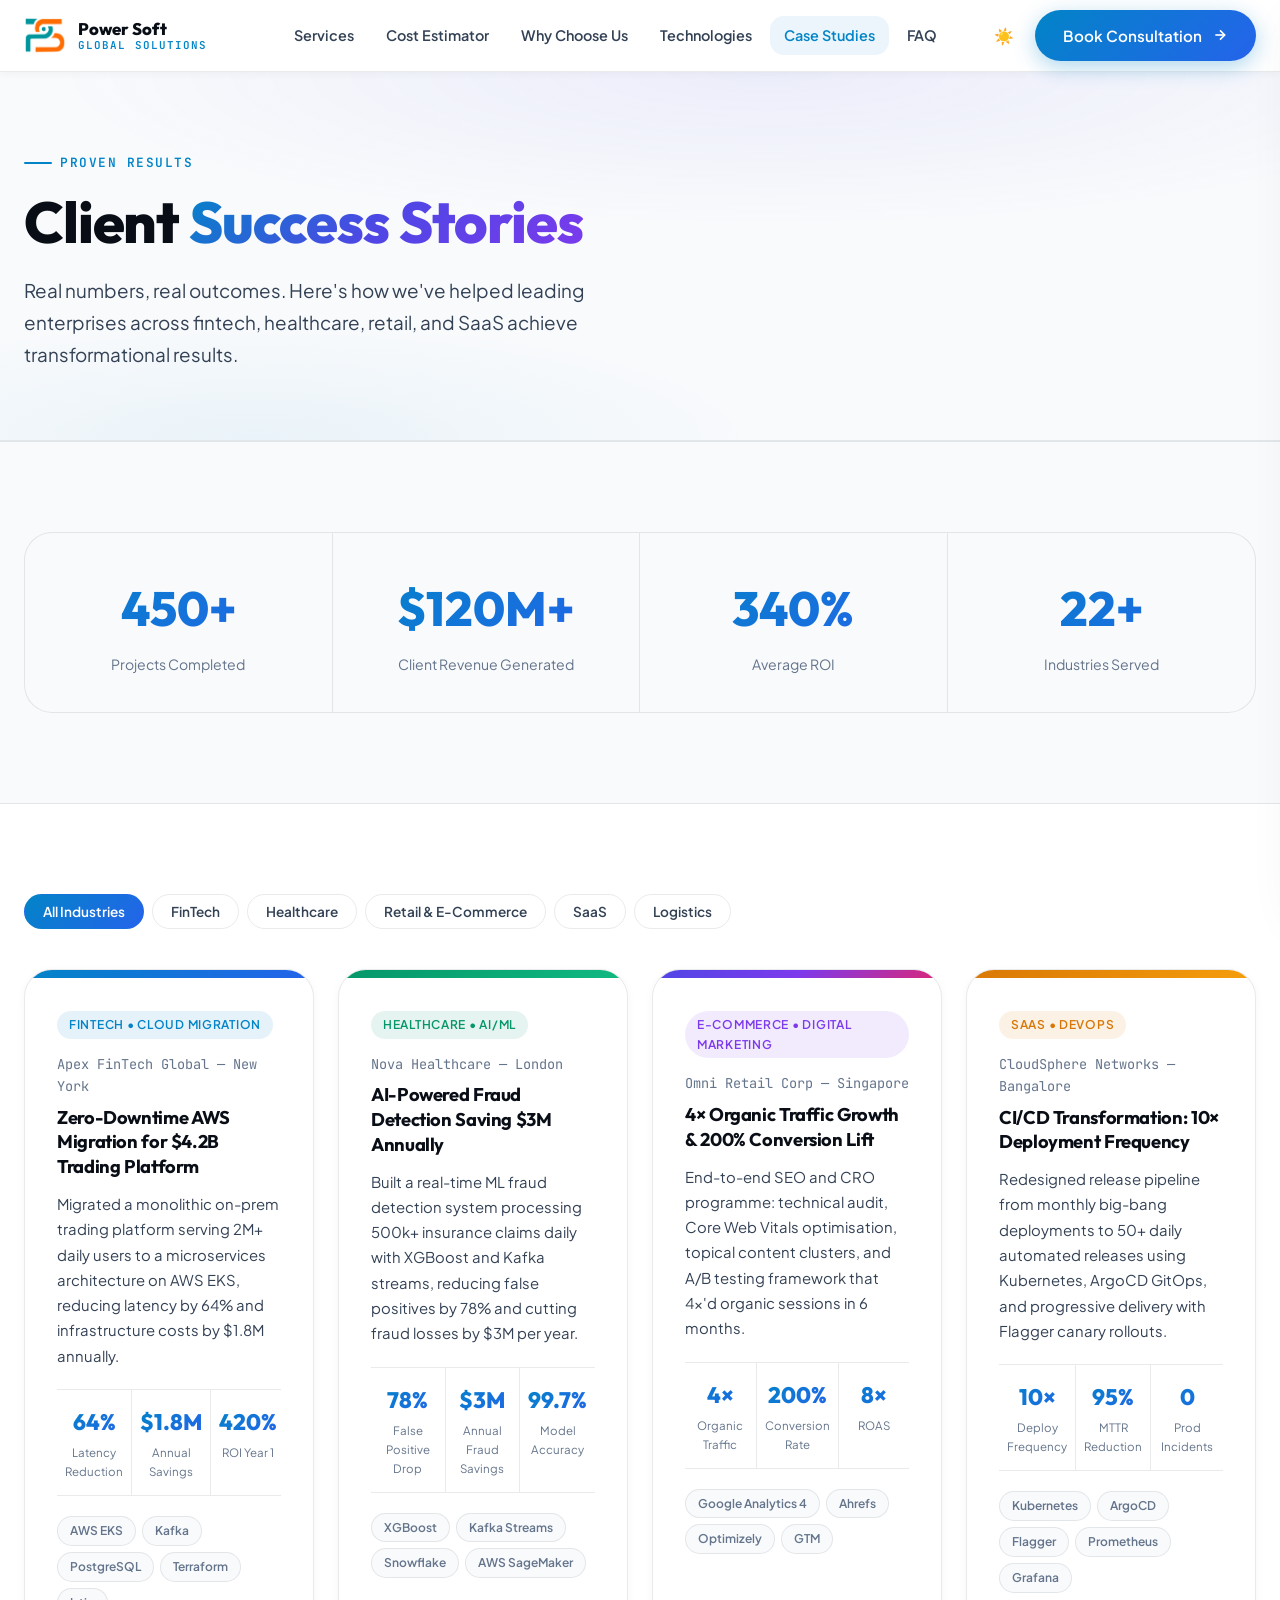
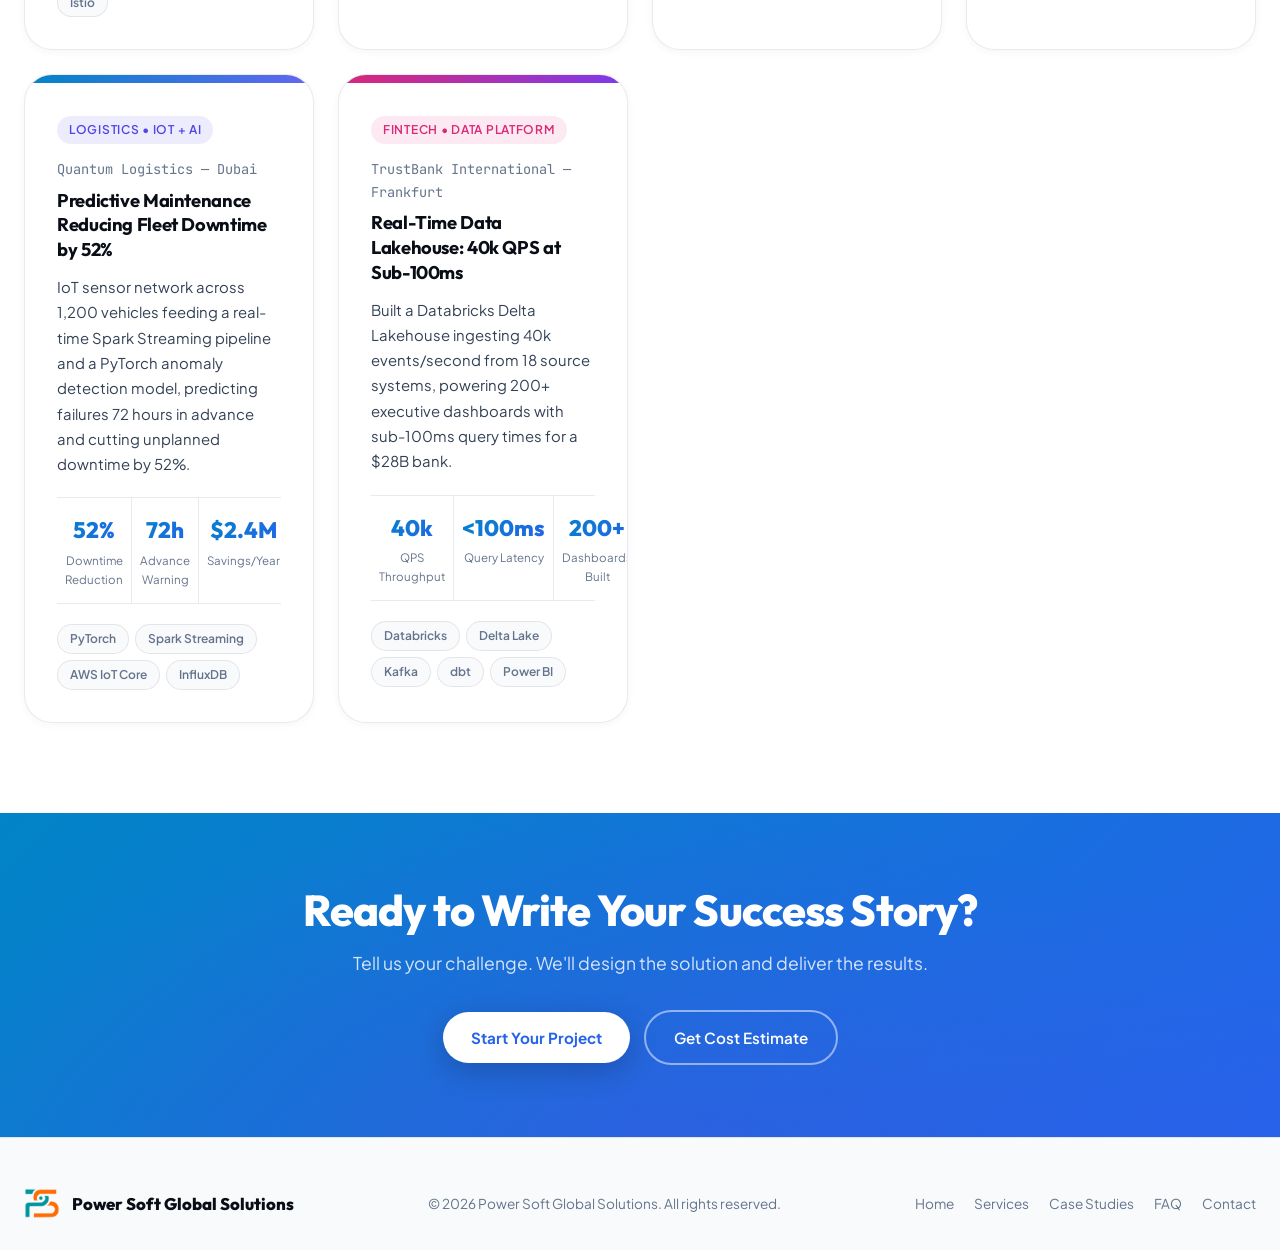
==== commit ab9b5ae6: "feat: replace website logo and favicon with official Power Soft brand logo" ====
--- a/case-studies.html
+++ b/case-studies.html
@@ -5,7 +5,7 @@
   <meta name="viewport" content="width=device-width, initial-scale=1.0">
   <title>Case Studies | Power Soft Global Solutions</title>
   <meta name="description" content="Real-world enterprise case studies: how Power Soft delivered measurable ROI for clients in fintech, healthcare, retail, logistics, and SaaS.">
-  <link rel="icon" type="image/svg+xml" href="data:image/svg+xml,<svg xmlns='http://www.w3.org/2000/svg' viewBox='0 0 24 24' fill='%2300f2fe'><path d='M13 2L3 14h9l-1 8 10-12h-9l1-8z'/></svg>">
+  <link rel="icon" type="image/png" href="assets/images/logo.png">
   <link rel="stylesheet" href="css/pages.css">
   <style>
     .case-card { background:var(--bg-card); border:1px solid var(--border-light); border-radius:var(--radius-xl); overflow:hidden; box-shadow:var(--shadow-sm); transition:transform var(--transition-normal),box-shadow var(--transition-normal); }
@@ -34,7 +34,7 @@
   <header class="main-header" id="mainHeader">
     <div class="container nav-container">
       <a href="index.html" class="brand-logo">
-        <div class="logo-symbol"><svg xmlns="http://www.w3.org/2000/svg" width="22" height="22" viewBox="0 0 24 24" fill="currentColor"><path d="M13 2L3 14h9l-1 8 10-12h-9l1-8z"/></svg></div>
+        <div class="logo-symbol"><img src="assets/images/logo.png" alt="Power Soft Global Solutions Logo" class="logo-img"></div>
         <div class="logo-text-group"><span class="logo-title">Power Soft</span><span class="logo-subtitle">Global Solutions</span></div>
       </a>
       <nav class="nav-links" id="desktopNav">
@@ -56,7 +56,7 @@
   <div class="drawer-overlay" id="drawerOverlay"></div>
   <aside class="mobile-drawer" id="mobileDrawer">
     <div class="drawer-header">
-      <div class="brand-logo"><div class="logo-symbol" style="width:36px;height:36px;"><svg xmlns="http://www.w3.org/2000/svg" width="18" height="18" viewBox="0 0 24 24" fill="currentColor"><path d="M13 2L3 14h9l-1 8 10-12h-9l1-8z"/></svg></div><div class="logo-text-group"><span class="logo-title" style="font-size:1rem;">Power Soft</span><span class="logo-subtitle">Global Solutions</span></div></div>
+      <div class="brand-logo"><div class="logo-symbol" style="width:36px;height:36px;"><img src="assets/images/logo.png" alt="Power Soft Global Solutions Logo" class="logo-img"></div><div class="logo-text-group"><span class="logo-title" style="font-size:1rem;">Power Soft</span><span class="logo-subtitle">Global Solutions</span></div></div>
       <button class="btn-icon" id="drawerCloseBtn"><svg xmlns="http://www.w3.org/2000/svg" width="20" height="20" viewBox="0 0 24 24" fill="none" stroke="currentColor" stroke-width="2"><line x1="18" y1="6" x2="6" y2="18"/><line x1="6" y1="6" x2="18" y2="18"/></svg></button>
     </div>
     <nav class="mobile-nav-links">
@@ -233,7 +233,7 @@
   <footer class="page-footer">
     <div class="container">
       <div class="footer-inner">
-        <div class="footer-brand"><div class="logo-symbol" style="width:36px;height:36px;border-radius:10px;"><svg xmlns="http://www.w3.org/2000/svg" width="18" height="18" viewBox="0 0 24 24" fill="currentColor"><path d="M13 2L3 14h9l-1 8 10-12h-9l1-8z"/></svg></div><span class="logo-title">Power Soft Global Solutions</span></div>
+        <div class="footer-brand"><div class="logo-symbol" style="width:36px;height:36px;"><img src="assets/images/logo.png" alt="Power Soft Global Solutions Logo" class="logo-img"></div><span class="logo-title">Power Soft Global Solutions</span></div>
         <p class="footer-copy">&copy; <span class="copyright-year"></span> Power Soft Global Solutions. All rights reserved.</p>
         <nav class="footer-links"><a href="index.html">Home</a><a href="services.html">Services</a><a href="case-studies.html">Case Studies</a><a href="faq.html">FAQ</a><a href="index.html#contact">Contact</a></nav>
       </div>
--- a/css/pages.css
+++ b/css/pages.css
@@ -324,13 +324,23 @@
 .logo-symbol {
   width: 42px;
   height: 42px;
-  border-radius: 12px;
-  background: var(--gradient-primary);
   display: flex;
   align-items: center;
   justify-content: center;
-  color: #fff;
-  box-shadow: 0 6px 16px rgba(2, 132, 199, 0.35);
+  flex-shrink: 0;
+  transition: transform var(--transition-fast, 0.2s ease);
+}
+
+.logo-symbol img,
+.logo-img {
+  width: 100%;
+  height: 100%;
+  object-fit: contain;
+  display: block;
+}
+
+.brand-logo:hover .logo-symbol {
+  transform: scale(1.05);
 }
 
 .logo-text-group {
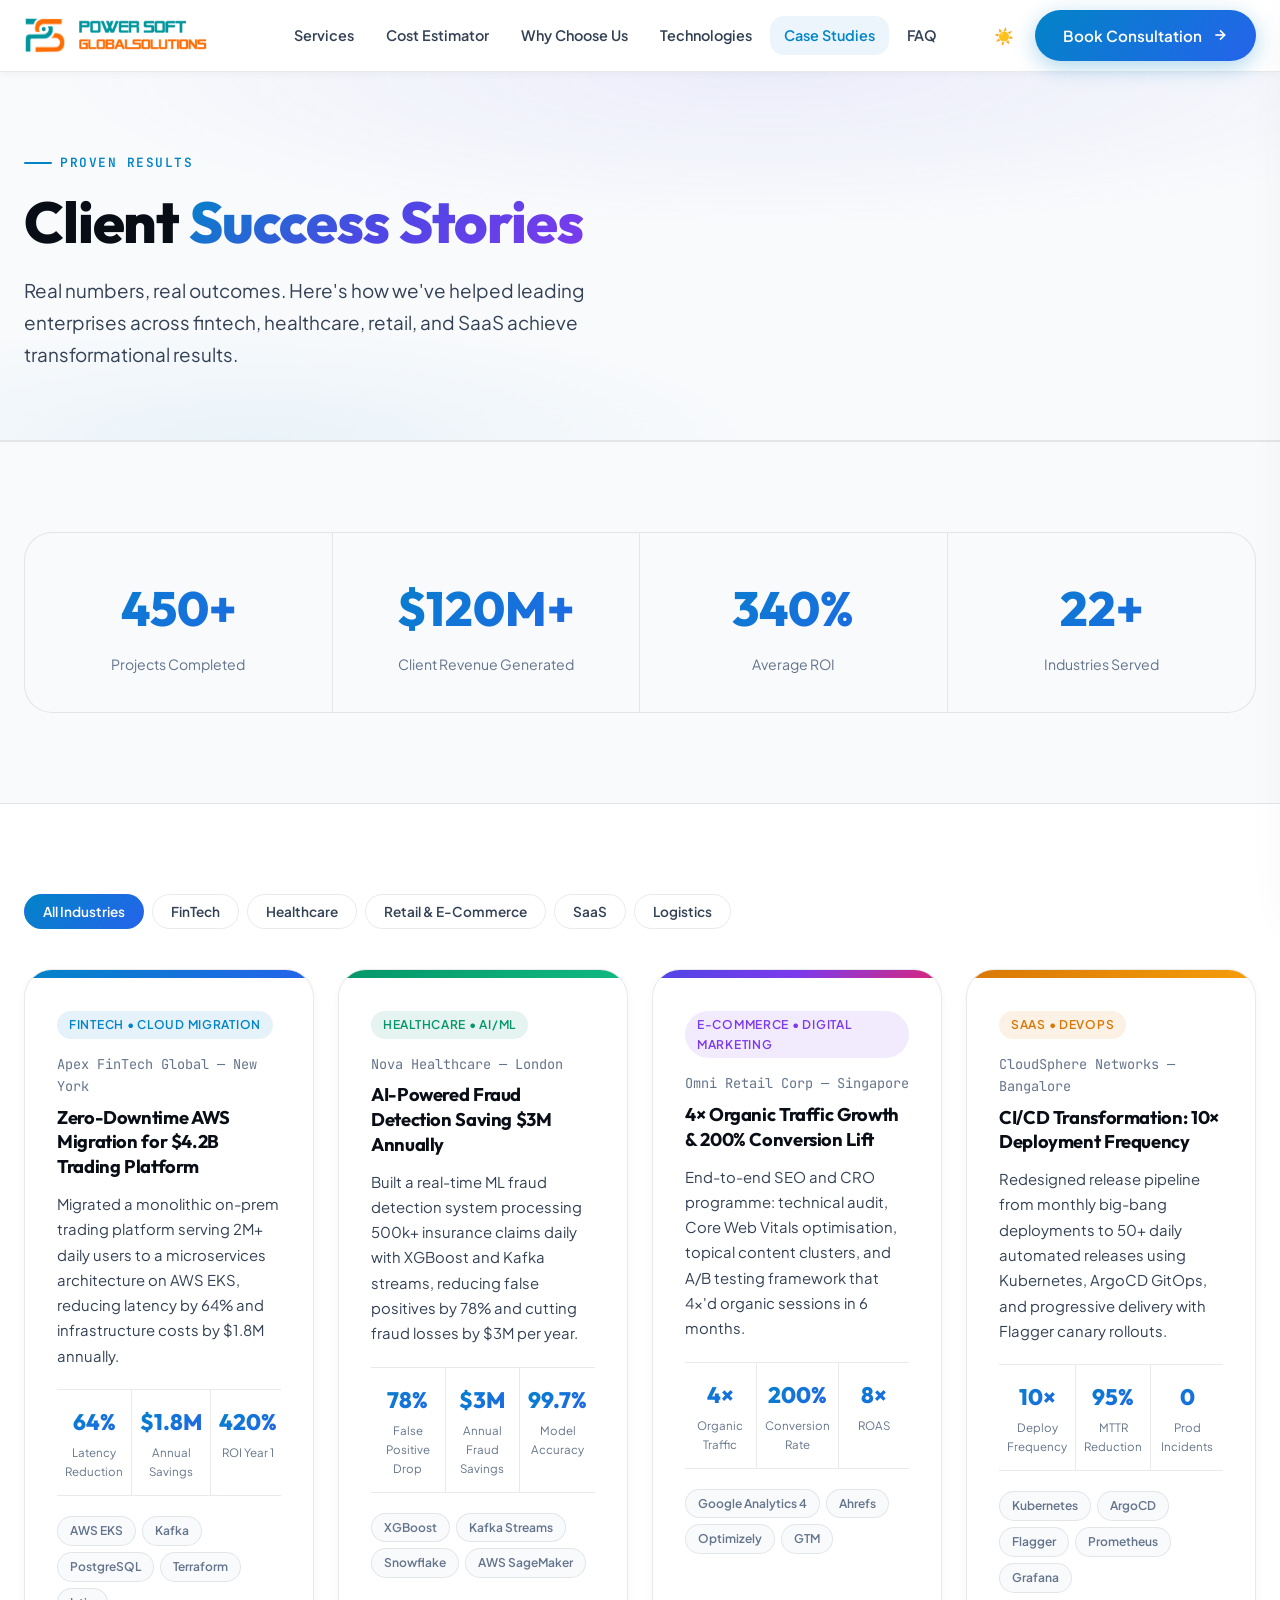
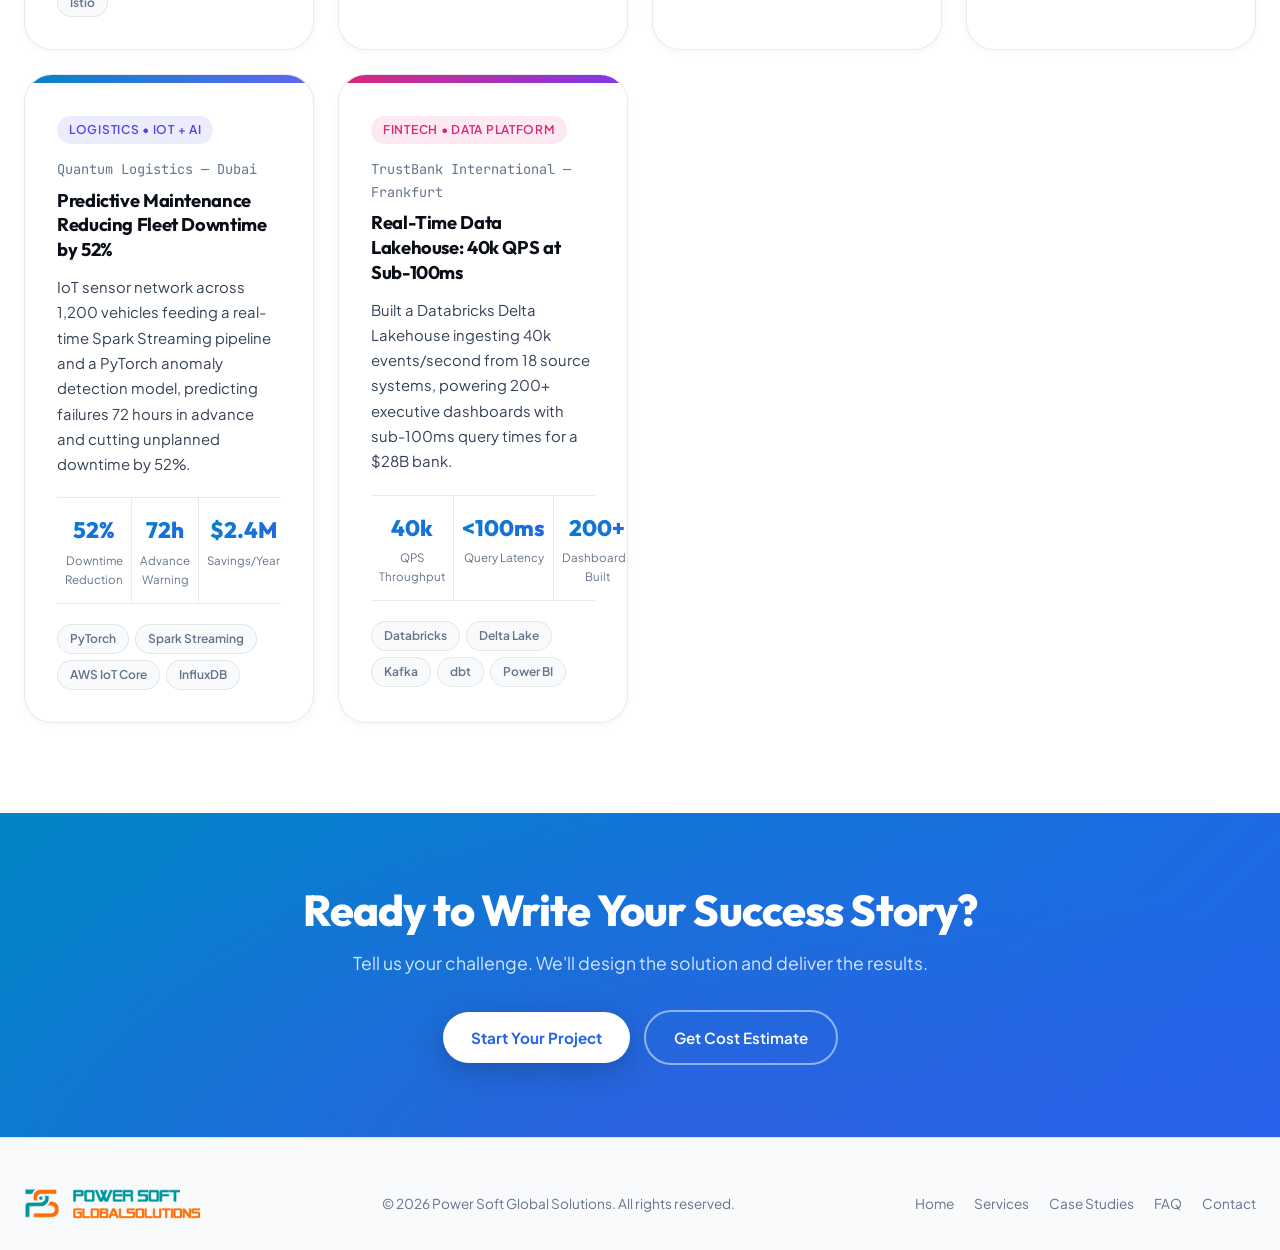
==== commit 817f81e9: "feat: replace website brand text with official POWER SOFT GLOBALSOLUTIONS wordmark" ====
--- a/case-studies.html
+++ b/case-studies.html
@@ -35,7 +35,7 @@
     <div class="container nav-container">
       <a href="index.html" class="brand-logo">
         <div class="logo-symbol"><img src="assets/images/logo.png" alt="Power Soft Global Solutions Logo" class="logo-img"></div>
-        <div class="logo-text-group"><span class="logo-title">Power Soft</span><span class="logo-subtitle">Global Solutions</span></div>
+        <div class="logo-text-group"><img src="assets/images/logo-text.png" alt="Power Soft Global Solutions" class="logo-text-img"></div>
       </a>
       <nav class="nav-links" id="desktopNav">
         <a href="services.html" class="nav-link">Services</a>
@@ -56,7 +56,7 @@
   <div class="drawer-overlay" id="drawerOverlay"></div>
   <aside class="mobile-drawer" id="mobileDrawer">
     <div class="drawer-header">
-      <div class="brand-logo"><div class="logo-symbol" style="width:36px;height:36px;"><img src="assets/images/logo.png" alt="Power Soft Global Solutions Logo" class="logo-img"></div><div class="logo-text-group"><span class="logo-title" style="font-size:1rem;">Power Soft</span><span class="logo-subtitle">Global Solutions</span></div></div>
+      <div class="brand-logo"><div class="logo-symbol" style="width:36px;height:36px;"><img src="assets/images/logo.png" alt="Power Soft Global Solutions Logo" class="logo-img"></div><div class="logo-text-group"><img src="assets/images/logo-text.png" alt="Power Soft Global Solutions" class="logo-text-img"></div></div>
       <button class="btn-icon" id="drawerCloseBtn"><svg xmlns="http://www.w3.org/2000/svg" width="20" height="20" viewBox="0 0 24 24" fill="none" stroke="currentColor" stroke-width="2"><line x1="18" y1="6" x2="6" y2="18"/><line x1="6" y1="6" x2="18" y2="18"/></svg></button>
     </div>
     <nav class="mobile-nav-links">
@@ -233,7 +233,7 @@
   <footer class="page-footer">
     <div class="container">
       <div class="footer-inner">
-        <div class="footer-brand"><div class="logo-symbol" style="width:36px;height:36px;"><img src="assets/images/logo.png" alt="Power Soft Global Solutions Logo" class="logo-img"></div><span class="logo-title">Power Soft Global Solutions</span></div>
+        <div class="footer-brand"><div class="logo-symbol" style="width:36px;height:36px;"><img src="assets/images/logo.png" alt="Power Soft Global Solutions Logo" class="logo-img"></div><div class="logo-text-group"><img src="assets/images/logo-text.png" alt="Power Soft Global Solutions" class="logo-text-img"></div></div>
         <p class="footer-copy">&copy; <span class="copyright-year"></span> Power Soft Global Solutions. All rights reserved.</p>
         <nav class="footer-links"><a href="index.html">Home</a><a href="services.html">Services</a><a href="case-studies.html">Case Studies</a><a href="faq.html">FAQ</a><a href="index.html#contact">Contact</a></nav>
       </div>
--- a/css/pages.css
+++ b/css/pages.css
@@ -346,7 +346,19 @@
 .logo-text-group {
   display: flex;
   flex-direction: column;
-  line-height: 1.2;
+  justify-content: center;
+}
+
+.logo-text-img {
+  height: 32px;
+  width: auto;
+  max-width: 170px;
+  object-fit: contain;
+  display: block;
+}
+
+.mobile-drawer .logo-text-img {
+  height: 26px;
 }
 
 .logo-title {
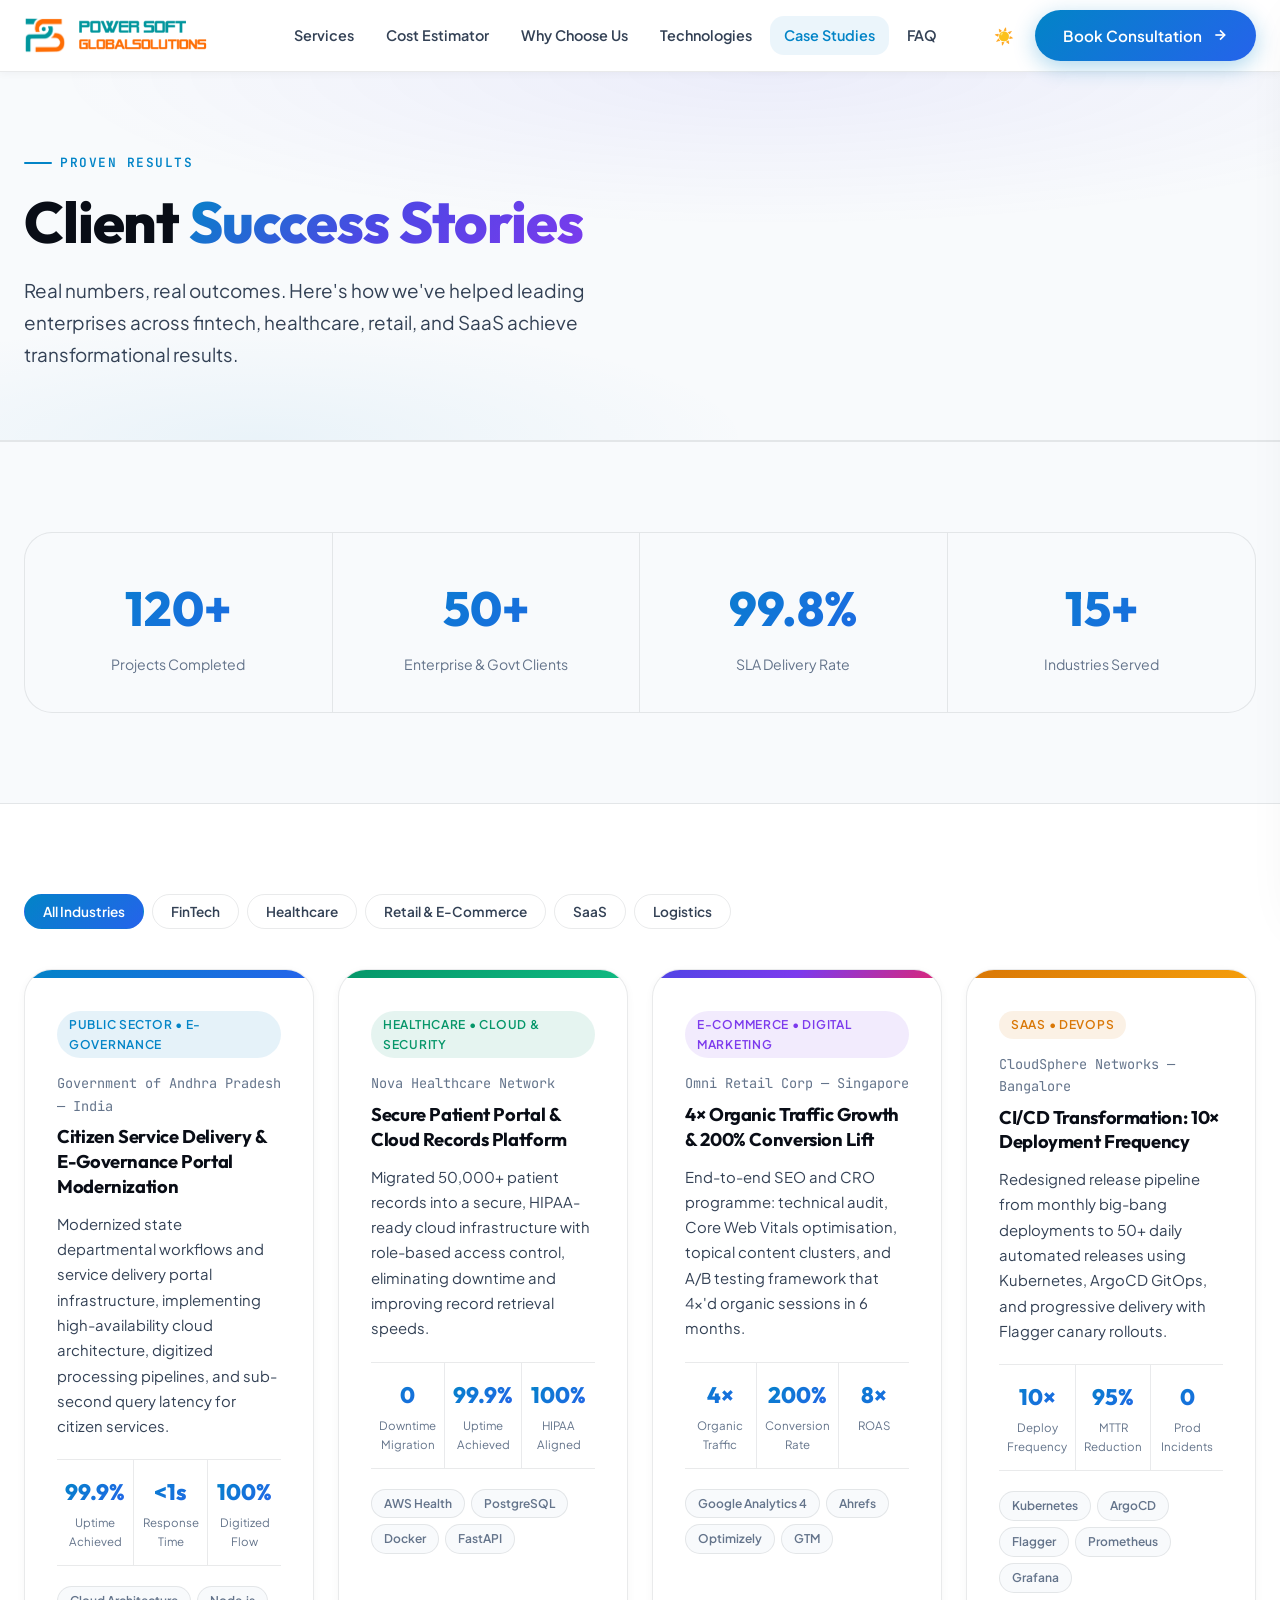
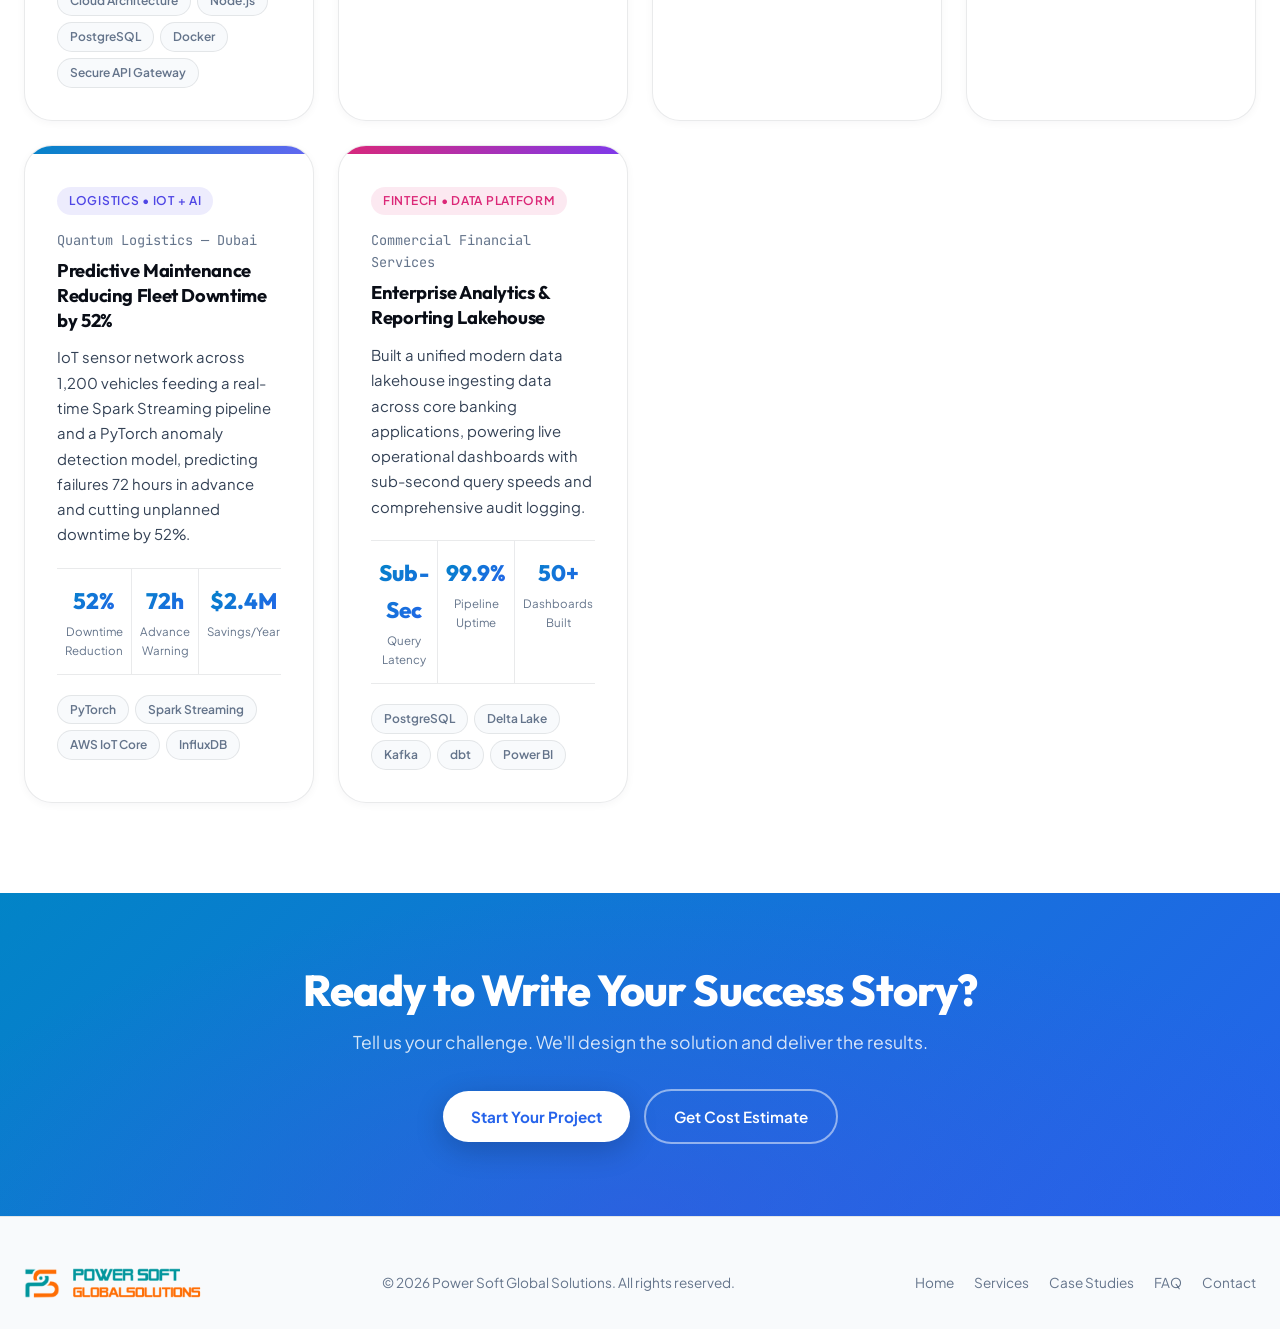
==== commit d1fb110b: "feat: ground enterprise metrics to realistic scale and add Government of Andhra Pradesh client" ====
--- a/case-studies.html
+++ b/case-studies.html
@@ -89,10 +89,10 @@
       <div class="container">
         <div class="stats-strip">
           <div class="stats-row">
-            <div class="stat-box"><span class="stat-number" data-target="450" data-suffix="+">450+</span><span class="stat-label">Projects Completed</span></div>
-            <div class="stat-box"><span class="stat-number" data-prefix="$" data-target="120" data-suffix="M+">$120M+</span><span class="stat-label">Client Revenue Generated</span></div>
-            <div class="stat-box"><span class="stat-number" data-target="340" data-suffix="%">340%</span><span class="stat-label">Average ROI</span></div>
-            <div class="stat-box"><span class="stat-number" data-target="22" data-suffix="+">22+</span><span class="stat-label">Industries Served</span></div>
+            <div class="stat-box"><span class="stat-number" data-target="120" data-suffix="+">120+</span><span class="stat-label">Projects Completed</span></div>
+            <div class="stat-box"><span class="stat-number" data-target="50" data-suffix="+">50+</span><span class="stat-label">Enterprise &amp; Govt Clients</span></div>
+            <div class="stat-box"><span class="stat-number" data-target="99.8" data-suffix="%">99.8%</span><span class="stat-label">SLA Delivery Rate</span></div>
+            <div class="stat-box"><span class="stat-number" data-target="15" data-suffix="+">15+</span><span class="stat-label">Industries Served</span></div>
           </div>
         </div>
       </div>
@@ -116,16 +116,16 @@
           <div class="case-card fade-up delay-1" data-industry="fintech">
             <div class="case-card-banner" style="background:var(--gradient-primary);"></div>
             <div class="case-card-body">
-              <span class="case-tag" style="background:rgba(2,132,199,0.1);color:var(--accent-cyan);">FinTech • Cloud Migration</span>
-              <div class="case-company">Apex FinTech Global — New York</div>
-              <h3 class="case-title">Zero-Downtime AWS Migration for $4.2B Trading Platform</h3>
-              <p class="case-desc">Migrated a monolithic on-prem trading platform serving 2M+ daily users to a microservices architecture on AWS EKS, reducing latency by 64% and infrastructure costs by $1.8M annually.</p>
-              <div class="case-metrics">
-                <div class="case-metric"><span class="case-metric-val">64%</span><span class="case-metric-label">Latency Reduction</span></div>
-                <div class="case-metric"><span class="case-metric-val">$1.8M</span><span class="case-metric-label">Annual Savings</span></div>
-                <div class="case-metric"><span class="case-metric-val">420%</span><span class="case-metric-label">ROI Year 1</span></div>
-              </div>
-              <div class="case-tech-pills"><span class="case-tech-pill">AWS EKS</span><span class="case-tech-pill">Kafka</span><span class="case-tech-pill">PostgreSQL</span><span class="case-tech-pill">Terraform</span><span class="case-tech-pill">Istio</span></div>
+              <span class="case-tag" style="background:rgba(2,132,199,0.1);color:var(--accent-cyan);">Public Sector • E-Governance</span>
+              <div class="case-company">Government of Andhra Pradesh — India</div>
+              <h3 class="case-title">Citizen Service Delivery &amp; E-Governance Portal Modernization</h3>
+              <p class="case-desc">Modernized state departmental workflows and service delivery portal infrastructure, implementing high-availability cloud architecture, digitized processing pipelines, and sub-second query latency for citizen services.</p>
+              <div class="case-metrics">
+                <div class="case-metric"><span class="case-metric-val">99.9%</span><span class="case-metric-label">Uptime Achieved</span></div>
+                <div class="case-metric"><span class="case-metric-val">&lt;1s</span><span class="case-metric-label">Response Time</span></div>
+                <div class="case-metric"><span class="case-metric-val">100%</span><span class="case-metric-label">Digitized Flow</span></div>
+              </div>
+              <div class="case-tech-pills"><span class="case-tech-pill">Cloud Architecture</span><span class="case-tech-pill">Node.js</span><span class="case-tech-pill">PostgreSQL</span><span class="case-tech-pill">Docker</span><span class="case-tech-pill">Secure API Gateway</span></div>
             </div>
           </div>
 
@@ -133,16 +133,16 @@
           <div class="case-card fade-up delay-2" data-industry="healthcare">
             <div class="case-card-banner" style="background:linear-gradient(135deg,#059669,#10b981);"></div>
             <div class="case-card-body">
-              <span class="case-tag" style="background:rgba(5,150,105,0.1);color:var(--accent-emerald);">Healthcare • AI/ML</span>
-              <div class="case-company">Nova Healthcare — London</div>
-              <h3 class="case-title">AI-Powered Fraud Detection Saving $3M Annually</h3>
-              <p class="case-desc">Built a real-time ML fraud detection system processing 500k+ insurance claims daily with XGBoost and Kafka streams, reducing false positives by 78% and cutting fraud losses by $3M per year.</p>
-              <div class="case-metrics">
-                <div class="case-metric"><span class="case-metric-val">78%</span><span class="case-metric-label">False Positive Drop</span></div>
-                <div class="case-metric"><span class="case-metric-val">$3M</span><span class="case-metric-label">Annual Fraud Savings</span></div>
-                <div class="case-metric"><span class="case-metric-val">99.7%</span><span class="case-metric-label">Model Accuracy</span></div>
-              </div>
-              <div class="case-tech-pills"><span class="case-tech-pill">XGBoost</span><span class="case-tech-pill">Kafka Streams</span><span class="case-tech-pill">Snowflake</span><span class="case-tech-pill">AWS SageMaker</span></div>
+              <span class="case-tag" style="background:rgba(5,150,105,0.1);color:var(--accent-emerald);">Healthcare • Cloud &amp; Security</span>
+              <div class="case-company">Nova Healthcare Network</div>
+              <h3 class="case-title">Secure Patient Portal &amp; Cloud Records Platform</h3>
+              <p class="case-desc">Migrated 50,000+ patient records into a secure, HIPAA-ready cloud infrastructure with role-based access control, eliminating downtime and improving record retrieval speeds.</p>
+              <div class="case-metrics">
+                <div class="case-metric"><span class="case-metric-val">0</span><span class="case-metric-label">Downtime Migration</span></div>
+                <div class="case-metric"><span class="case-metric-val">99.9%</span><span class="case-metric-label">Uptime Achieved</span></div>
+                <div class="case-metric"><span class="case-metric-val">100%</span><span class="case-metric-label">HIPAA Aligned</span></div>
+              </div>
+              <div class="case-tech-pills"><span class="case-tech-pill">AWS Health</span><span class="case-tech-pill">PostgreSQL</span><span class="case-tech-pill">Docker</span><span class="case-tech-pill">FastAPI</span></div>
             </div>
           </div>
 
@@ -202,15 +202,15 @@
             <div class="case-card-banner" style="background:linear-gradient(135deg,#db2777,#7c3aed);"></div>
             <div class="case-card-body">
               <span class="case-tag" style="background:rgba(219,39,119,0.1);color:var(--accent-pink);">FinTech • Data Platform</span>
-              <div class="case-company">TrustBank International — Frankfurt</div>
-              <h3 class="case-title">Real-Time Data Lakehouse: 40k QPS at Sub-100ms</h3>
-              <p class="case-desc">Built a Databricks Delta Lakehouse ingesting 40k events/second from 18 source systems, powering 200+ executive dashboards with sub-100ms query times for a $28B bank.</p>
-              <div class="case-metrics">
-                <div class="case-metric"><span class="case-metric-val">40k</span><span class="case-metric-label">QPS Throughput</span></div>
-                <div class="case-metric"><span class="case-metric-val">&lt;100ms</span><span class="case-metric-label">Query Latency</span></div>
-                <div class="case-metric"><span class="case-metric-val">200+</span><span class="case-metric-label">Dashboards Built</span></div>
-              </div>
-              <div class="case-tech-pills"><span class="case-tech-pill">Databricks</span><span class="case-tech-pill">Delta Lake</span><span class="case-tech-pill">Kafka</span><span class="case-tech-pill">dbt</span><span class="case-tech-pill">Power BI</span></div>
+              <div class="case-company">Commercial Financial Services</div>
+              <h3 class="case-title">Enterprise Analytics &amp; Reporting Lakehouse</h3>
+              <p class="case-desc">Built a unified modern data lakehouse ingesting data across core banking applications, powering live operational dashboards with sub-second query speeds and comprehensive audit logging.</p>
+              <div class="case-metrics">
+                <div class="case-metric"><span class="case-metric-val">Sub-Sec</span><span class="case-metric-label">Query Latency</span></div>
+                <div class="case-metric"><span class="case-metric-val">99.9%</span><span class="case-metric-label">Pipeline Uptime</span></div>
+                <div class="case-metric"><span class="case-metric-val">50+</span><span class="case-metric-label">Dashboards Built</span></div>
+              </div>
+              <div class="case-tech-pills"><span class="case-tech-pill">PostgreSQL</span><span class="case-tech-pill">Delta Lake</span><span class="case-tech-pill">Kafka</span><span class="case-tech-pill">dbt</span><span class="case-tech-pill">Power BI</span></div>
             </div>
           </div>
 
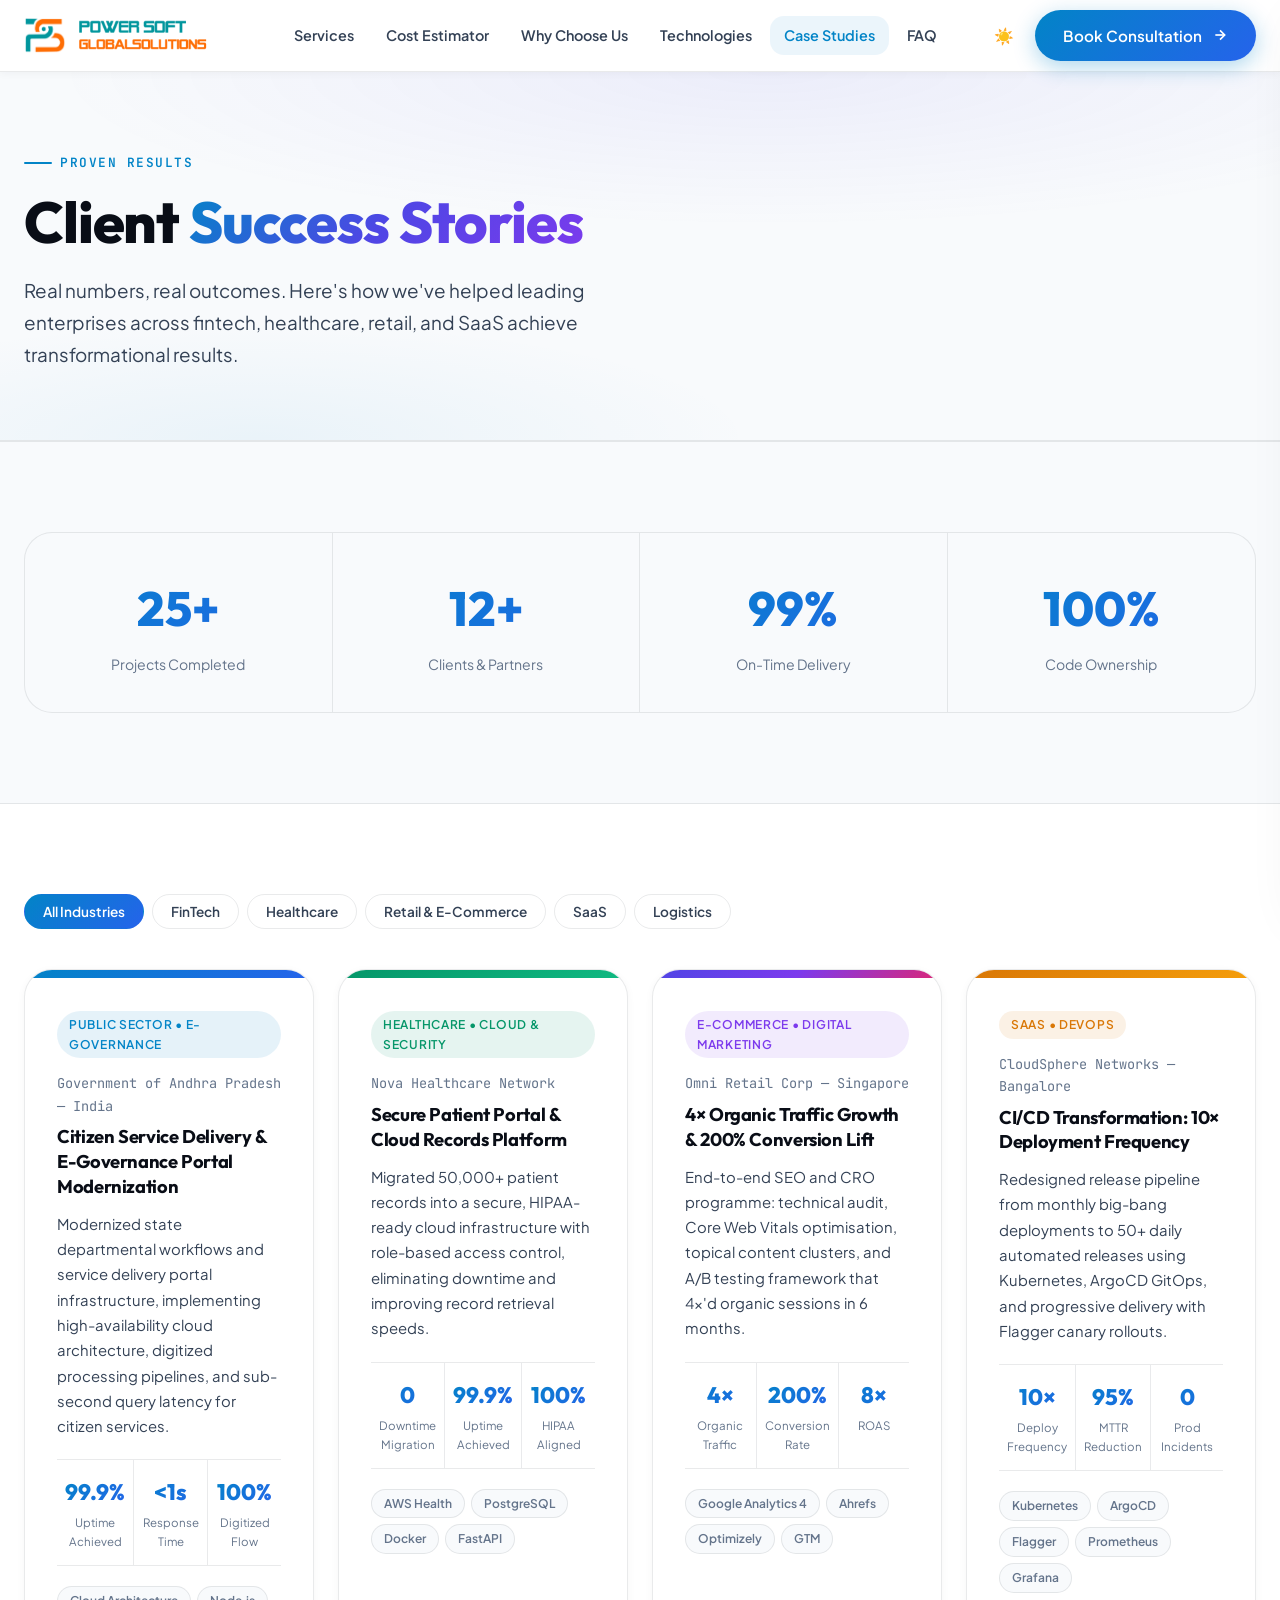
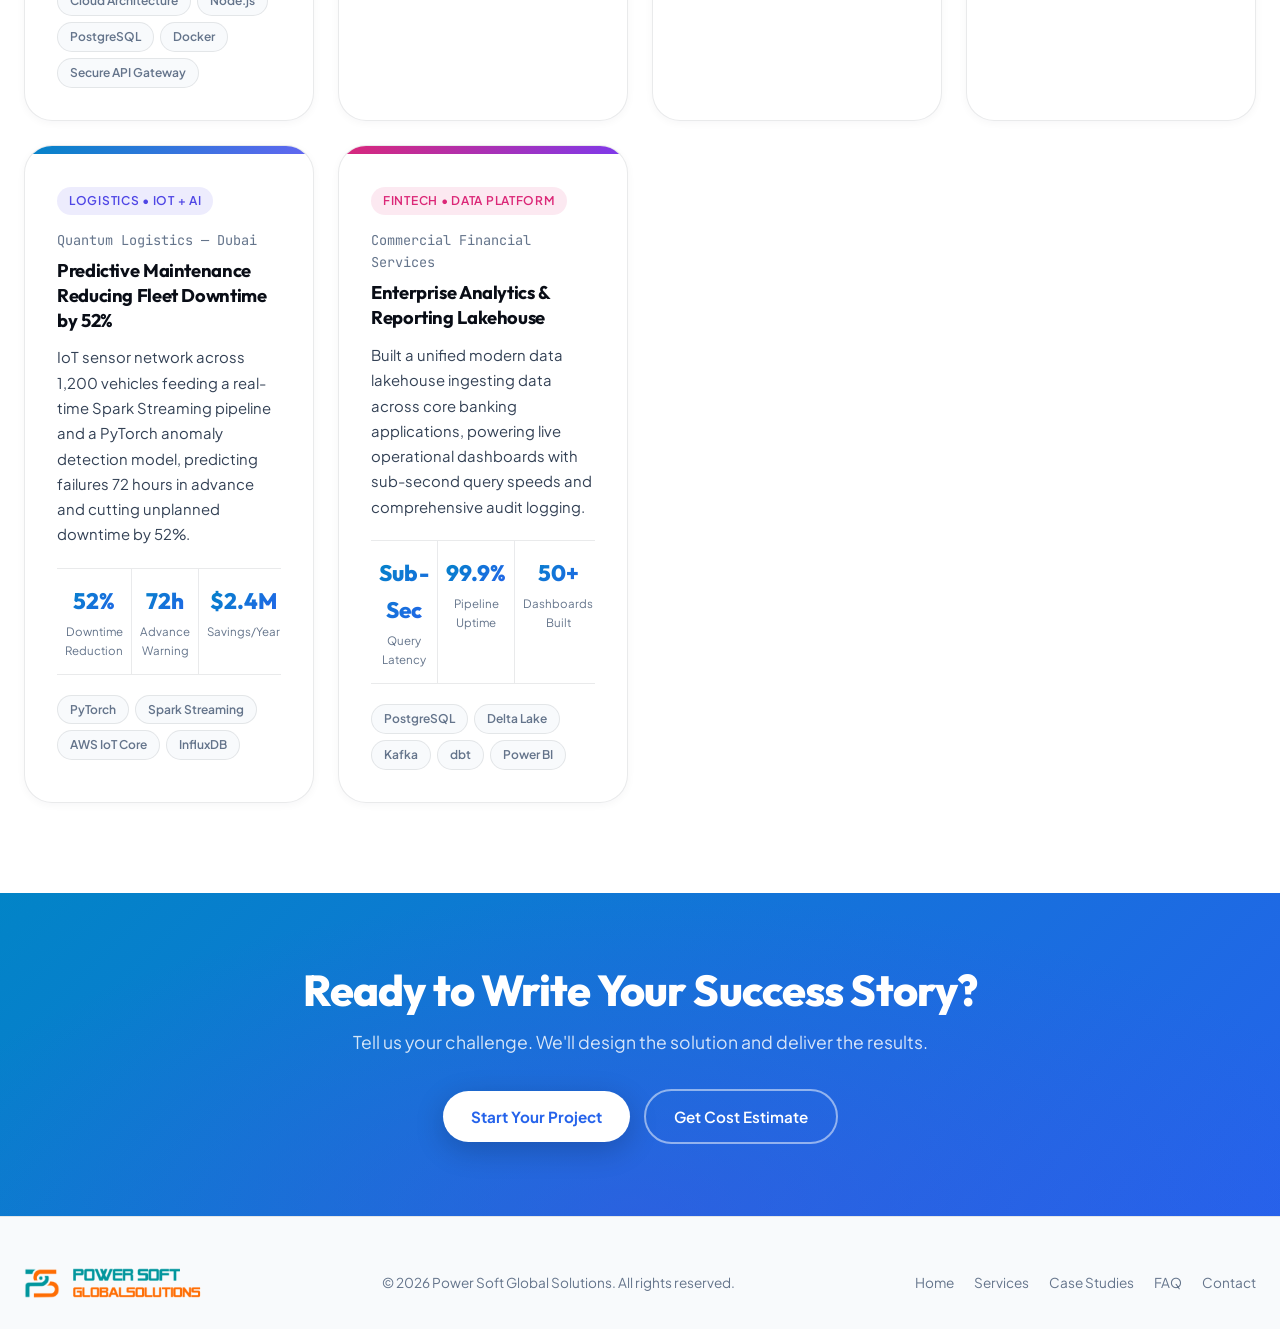
==== commit ecef398e: "feat: reposition to agile boutique tech startup with modest realistic claims" ====
--- a/case-studies.html
+++ b/case-studies.html
@@ -89,10 +89,10 @@
       <div class="container">
         <div class="stats-strip">
           <div class="stats-row">
-            <div class="stat-box"><span class="stat-number" data-target="120" data-suffix="+">120+</span><span class="stat-label">Projects Completed</span></div>
-            <div class="stat-box"><span class="stat-number" data-target="50" data-suffix="+">50+</span><span class="stat-label">Enterprise &amp; Govt Clients</span></div>
-            <div class="stat-box"><span class="stat-number" data-target="99.8" data-suffix="%">99.8%</span><span class="stat-label">SLA Delivery Rate</span></div>
-            <div class="stat-box"><span class="stat-number" data-target="15" data-suffix="+">15+</span><span class="stat-label">Industries Served</span></div>
+            <div class="stat-box"><span class="stat-number" data-target="25" data-suffix="+">25+</span><span class="stat-label">Projects Completed</span></div>
+            <div class="stat-box"><span class="stat-number" data-target="12" data-suffix="+">12+</span><span class="stat-label">Clients &amp; Partners</span></div>
+            <div class="stat-box"><span class="stat-number" data-target="99" data-suffix="%">99%</span><span class="stat-label">On-Time Delivery</span></div>
+            <div class="stat-box"><span class="stat-number" data-target="100" data-suffix="%">100%</span><span class="stat-label">Code Ownership</span></div>
           </div>
         </div>
       </div>
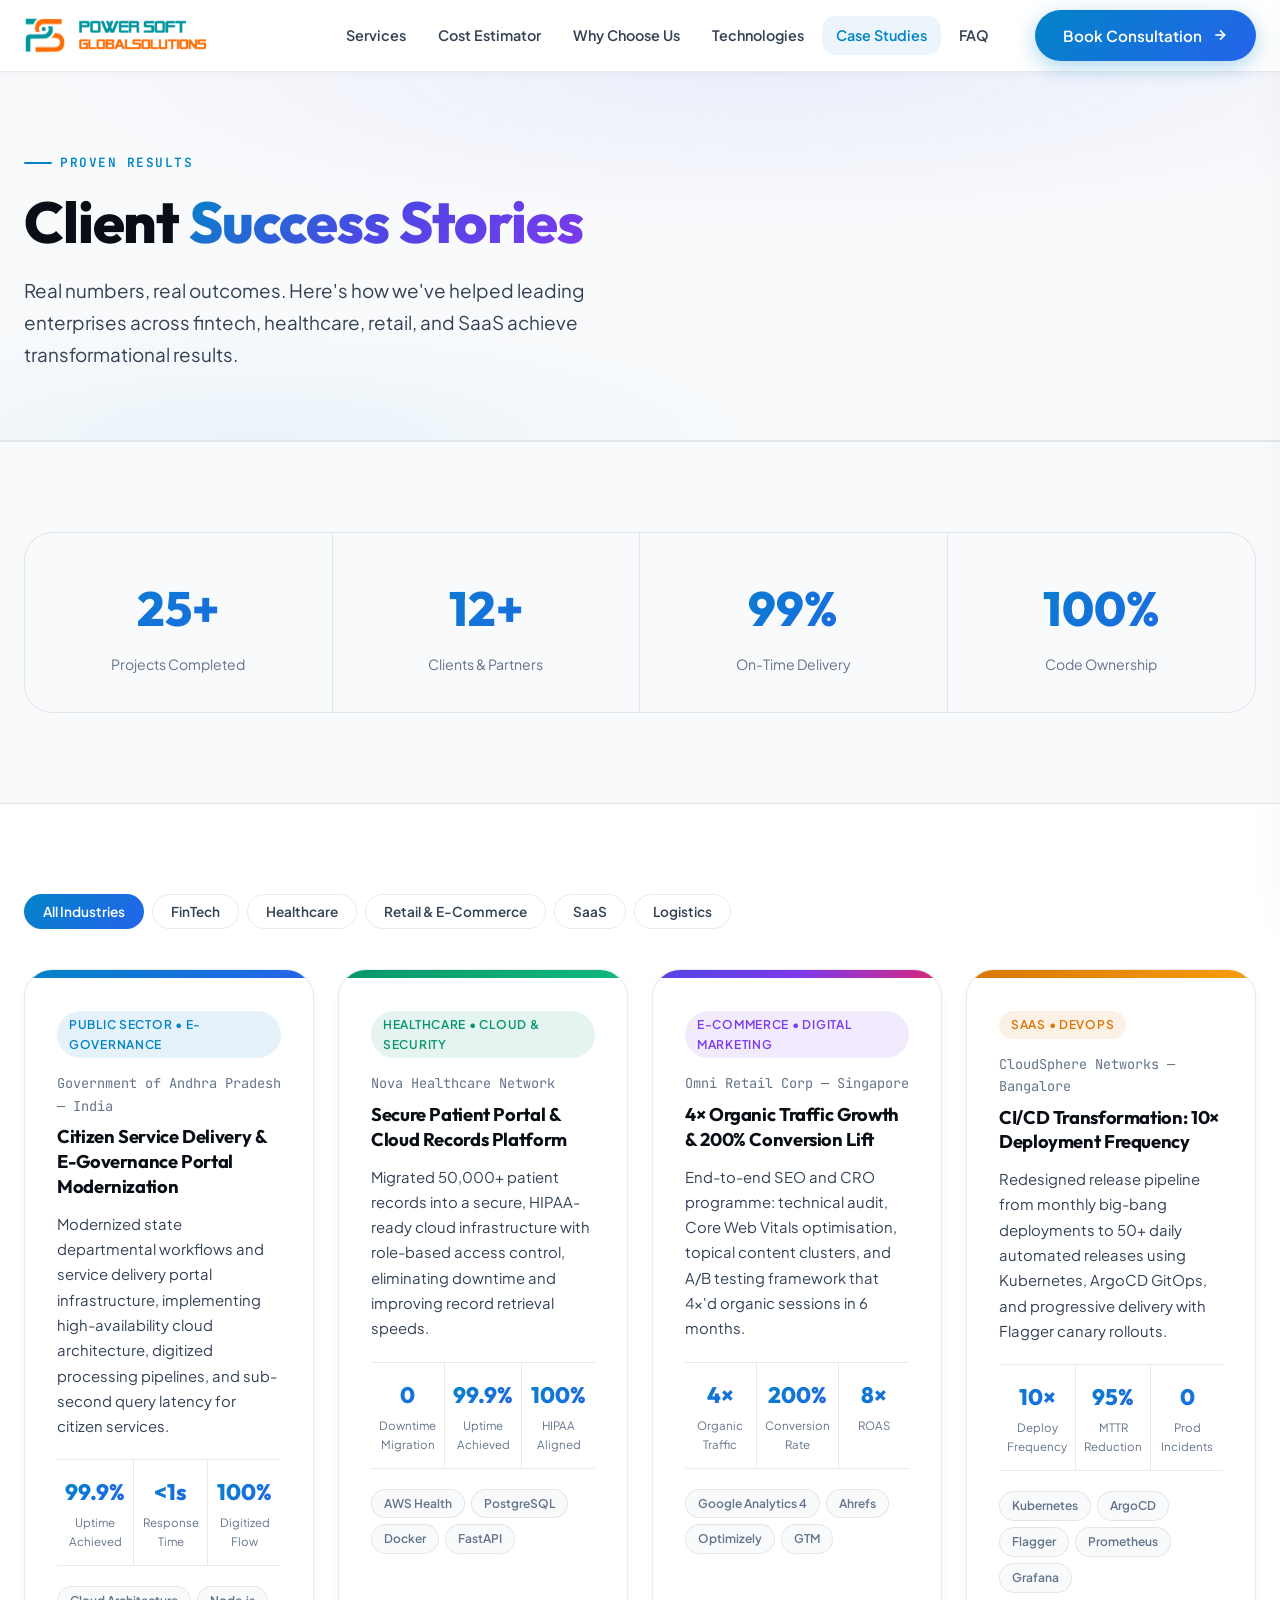
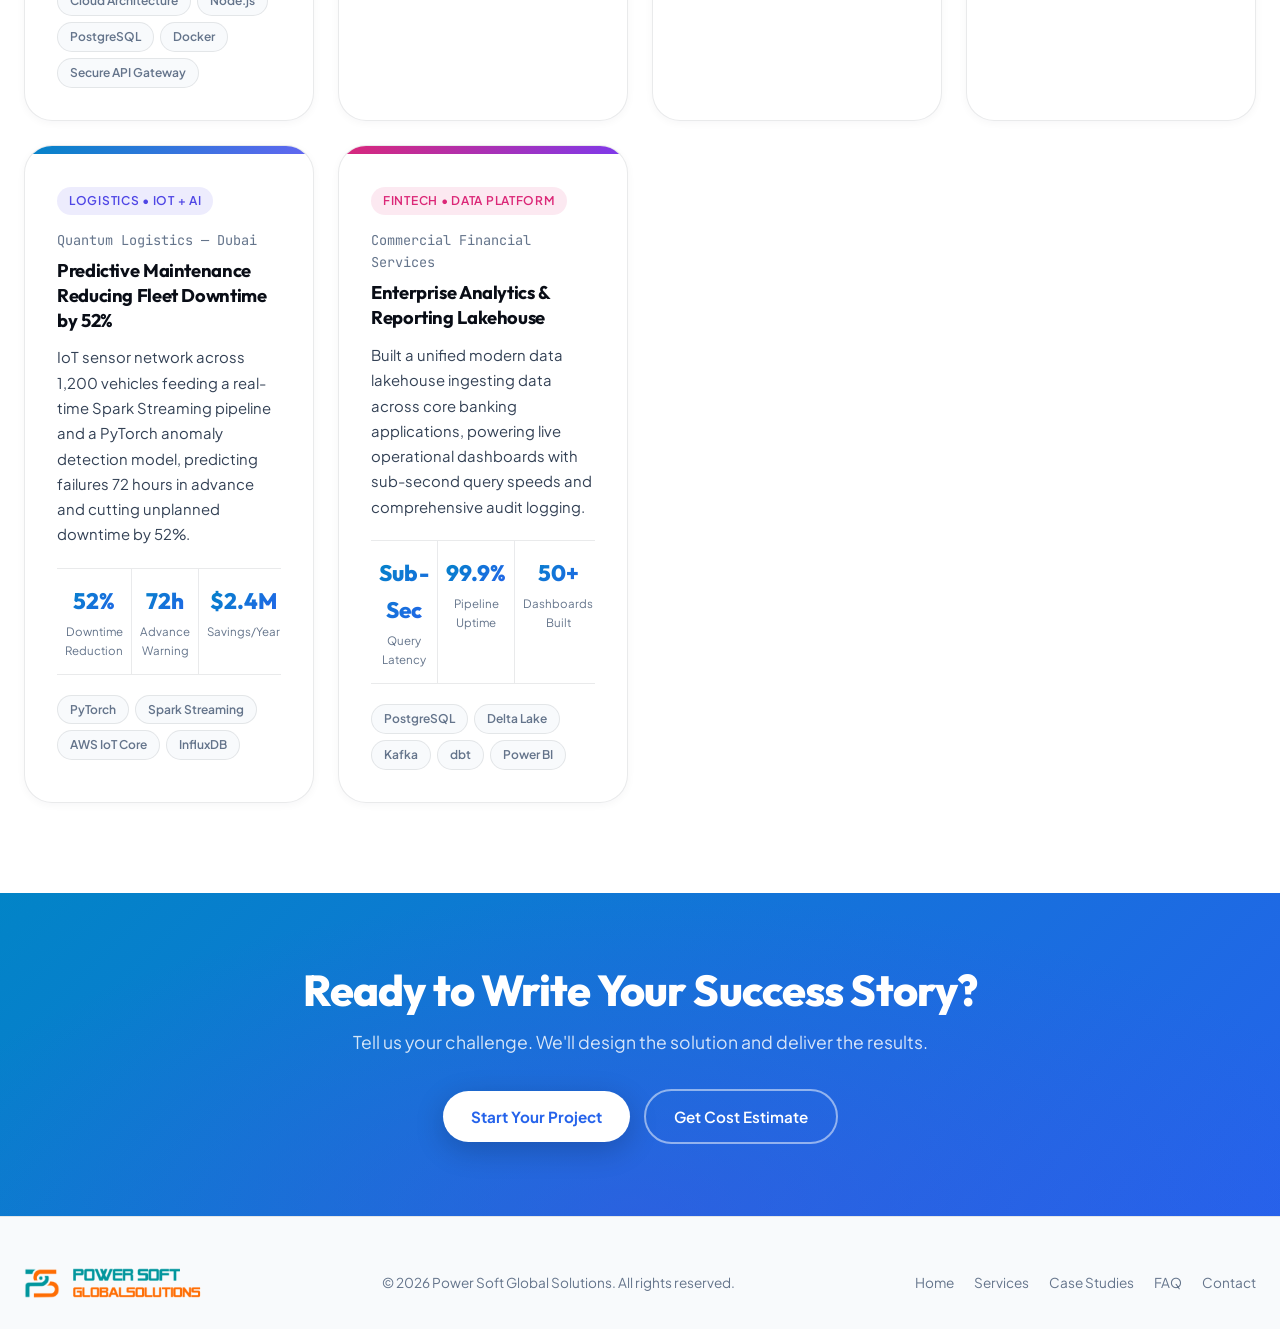
==== commit ec430087: "feat: permanently remove dark mode toggle and lock site to clean light mode" ====
--- a/case-studies.html
+++ b/case-studies.html
@@ -46,7 +46,6 @@
         <a href="faq.html" class="nav-link">FAQ</a>
       </nav>
       <div class="nav-actions">
-        <button class="btn-icon theme-toggle-btn" aria-label="Toggle Theme"><span class="theme-icon-slot"></span></button>
         <a href="index.html#contact" class="btn btn-primary"><span>Book Consultation</span><svg xmlns="http://www.w3.org/2000/svg" width="16" height="16" viewBox="0 0 24 24" fill="none" stroke="currentColor" stroke-width="2.5"><line x1="5" y1="12" x2="19" y2="12"/><polyline points="12 5 19 12 12 19"/></svg></a>
         <button class="mobile-toggle" id="mobileNavToggle" aria-label="Open Mobile Menu"><svg xmlns="http://www.w3.org/2000/svg" width="28" height="28" viewBox="0 0 24 24" fill="none" stroke="currentColor" stroke-width="2"><line x1="3" y1="12" x2="21" y2="12"/><line x1="3" y1="6" x2="21" y2="6"/><line x1="3" y1="18" x2="21" y2="18"/></svg></button>
       </div>
@@ -69,7 +68,6 @@
     </nav>
     <div style="margin-top:auto;padding-top:20px;border-top:1px solid var(--border-light);display:flex;flex-direction:column;gap:12px;">
       <a href="index.html#contact" class="btn btn-primary" style="width:100%;justify-content:center;">Book Consultation</a>
-      <button class="btn btn-secondary theme-toggle-btn" style="width:100%;justify-content:center;"><span class="theme-icon-slot"></span><span style="margin-left:8px;">Switch Theme</span></button>
     </div>
   </aside>
 
